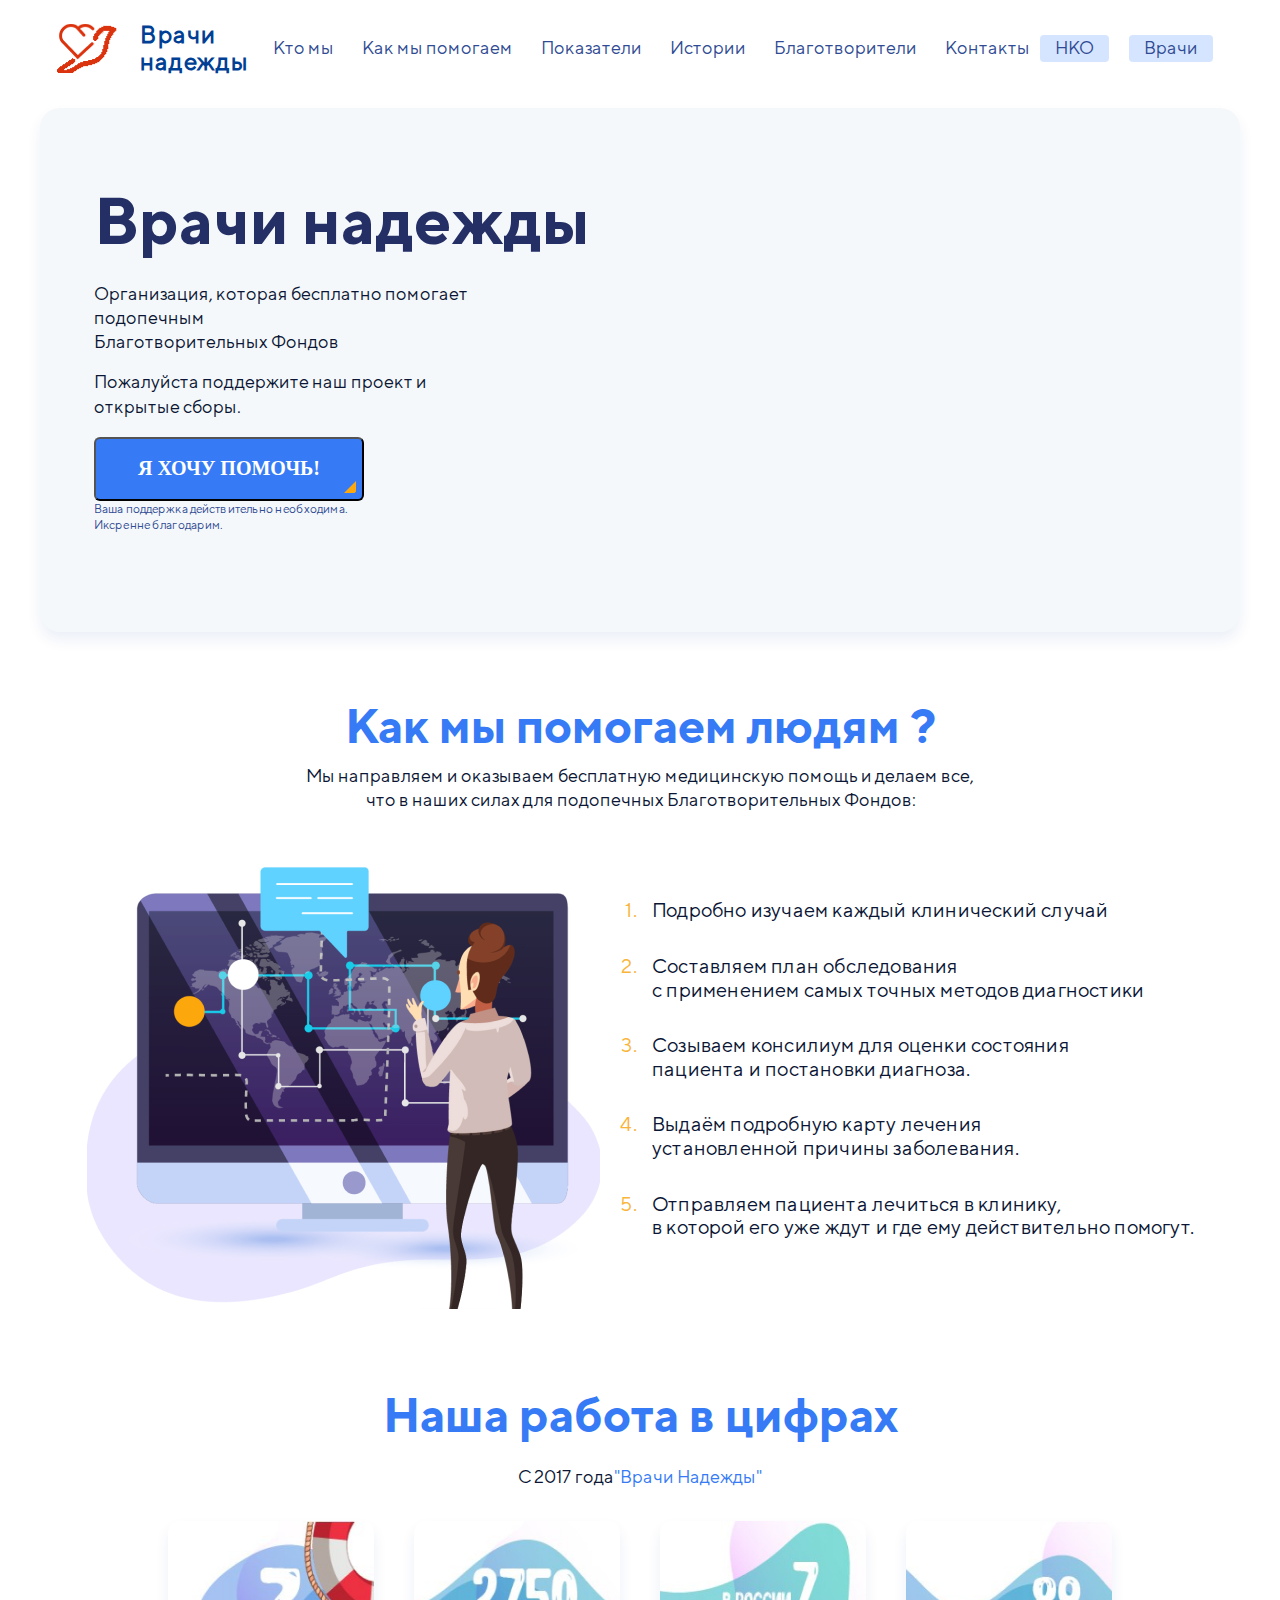
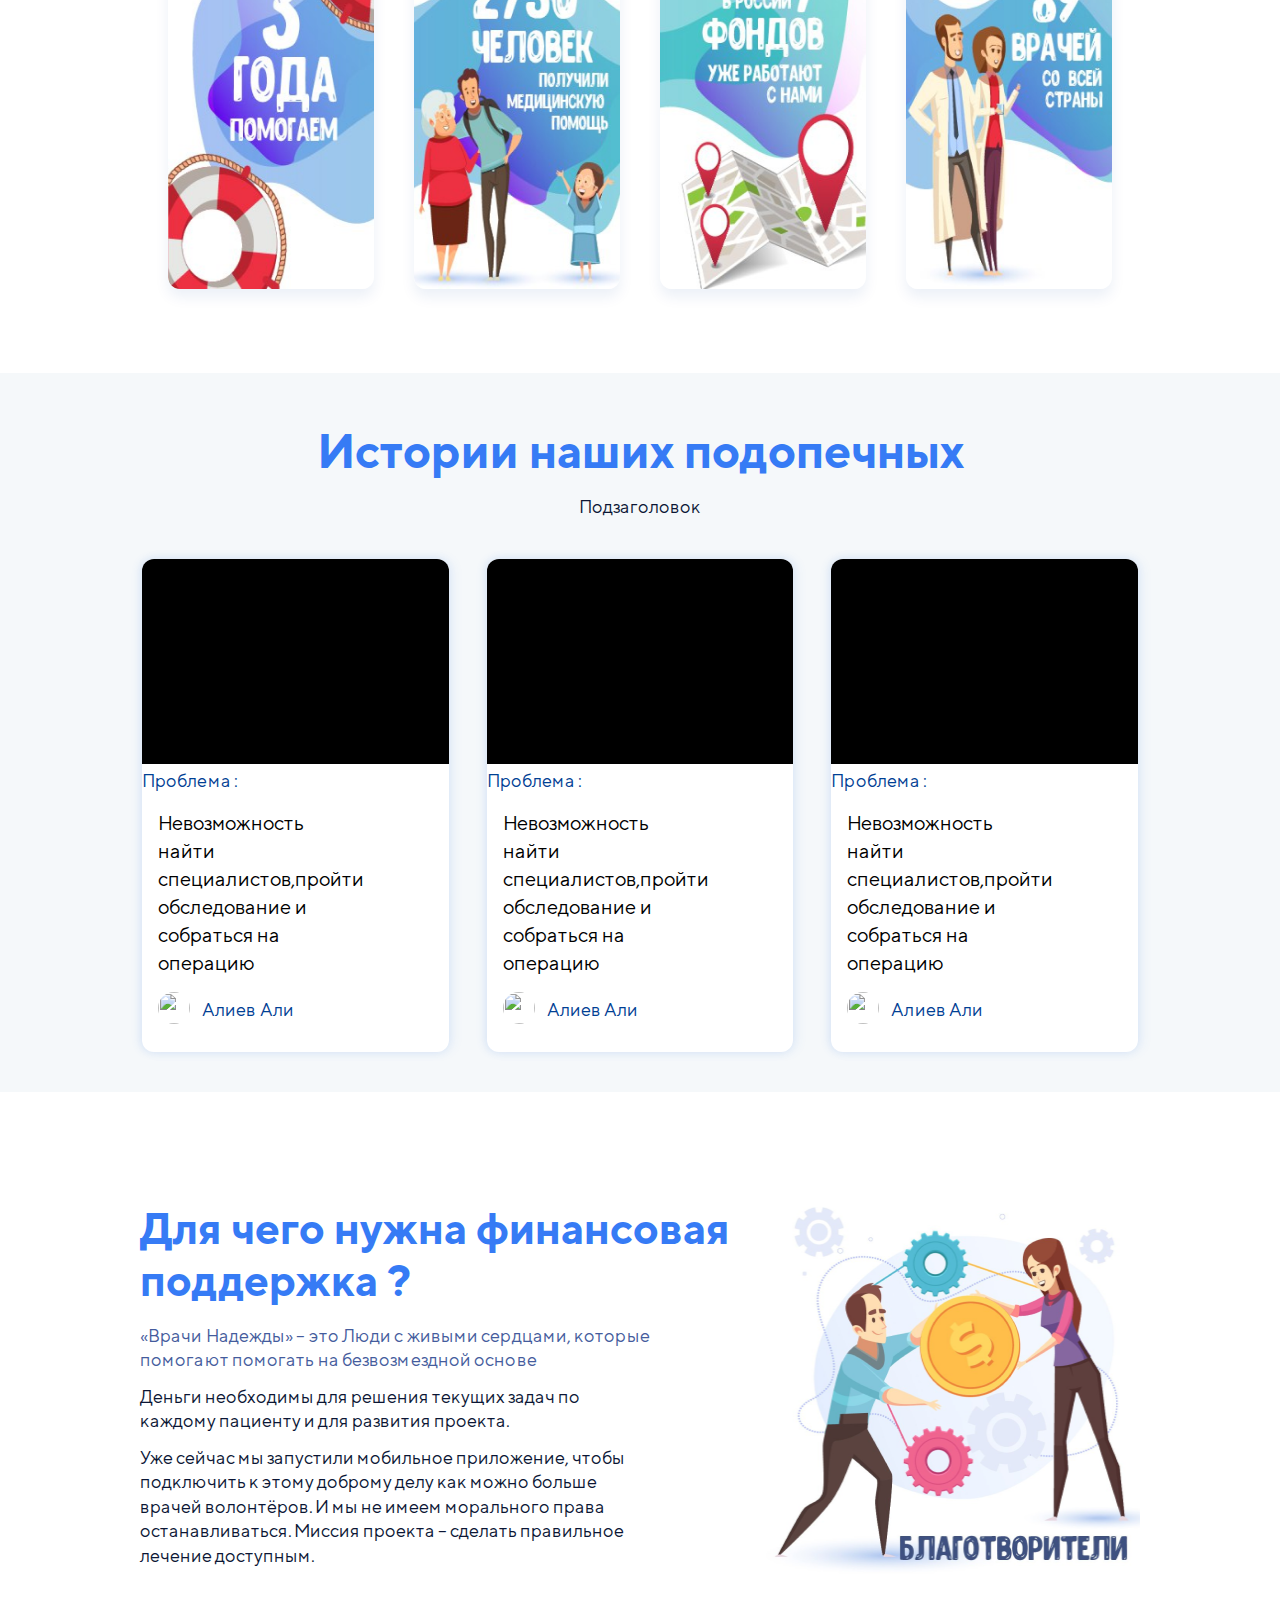
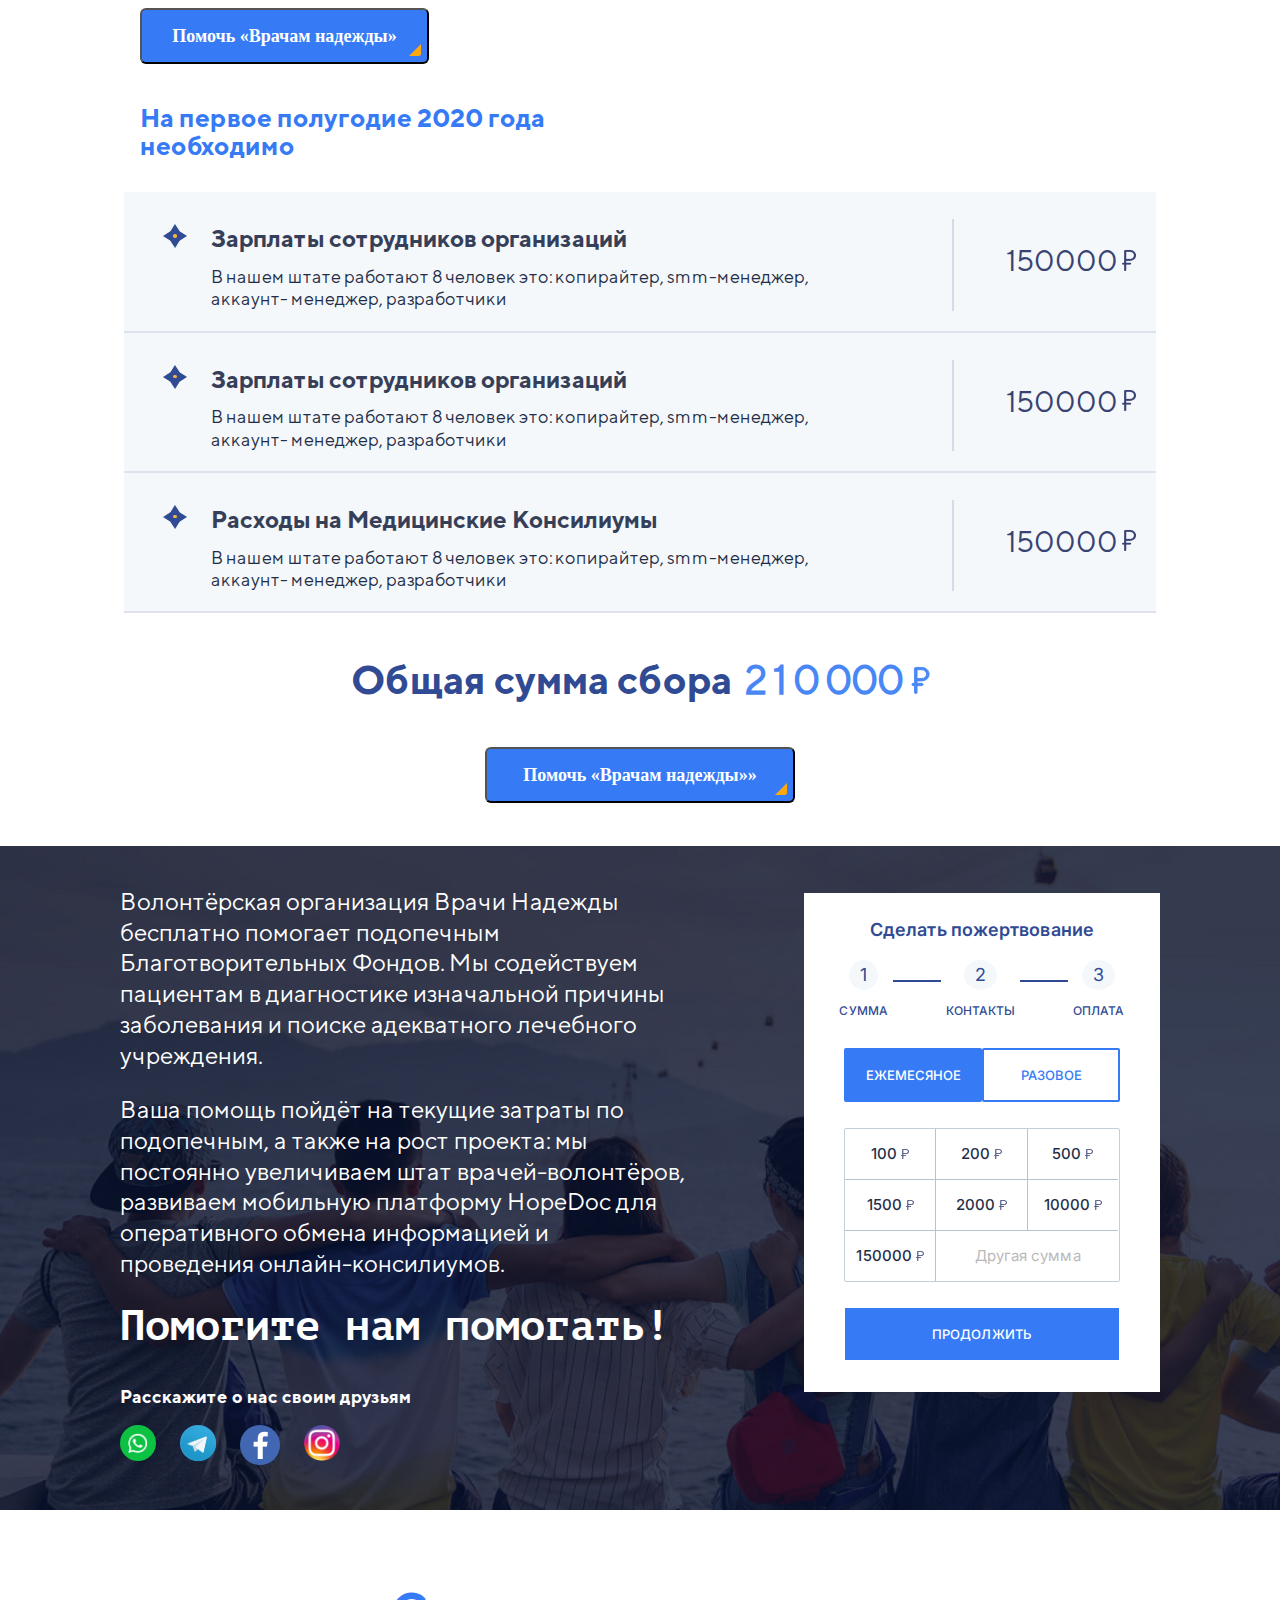
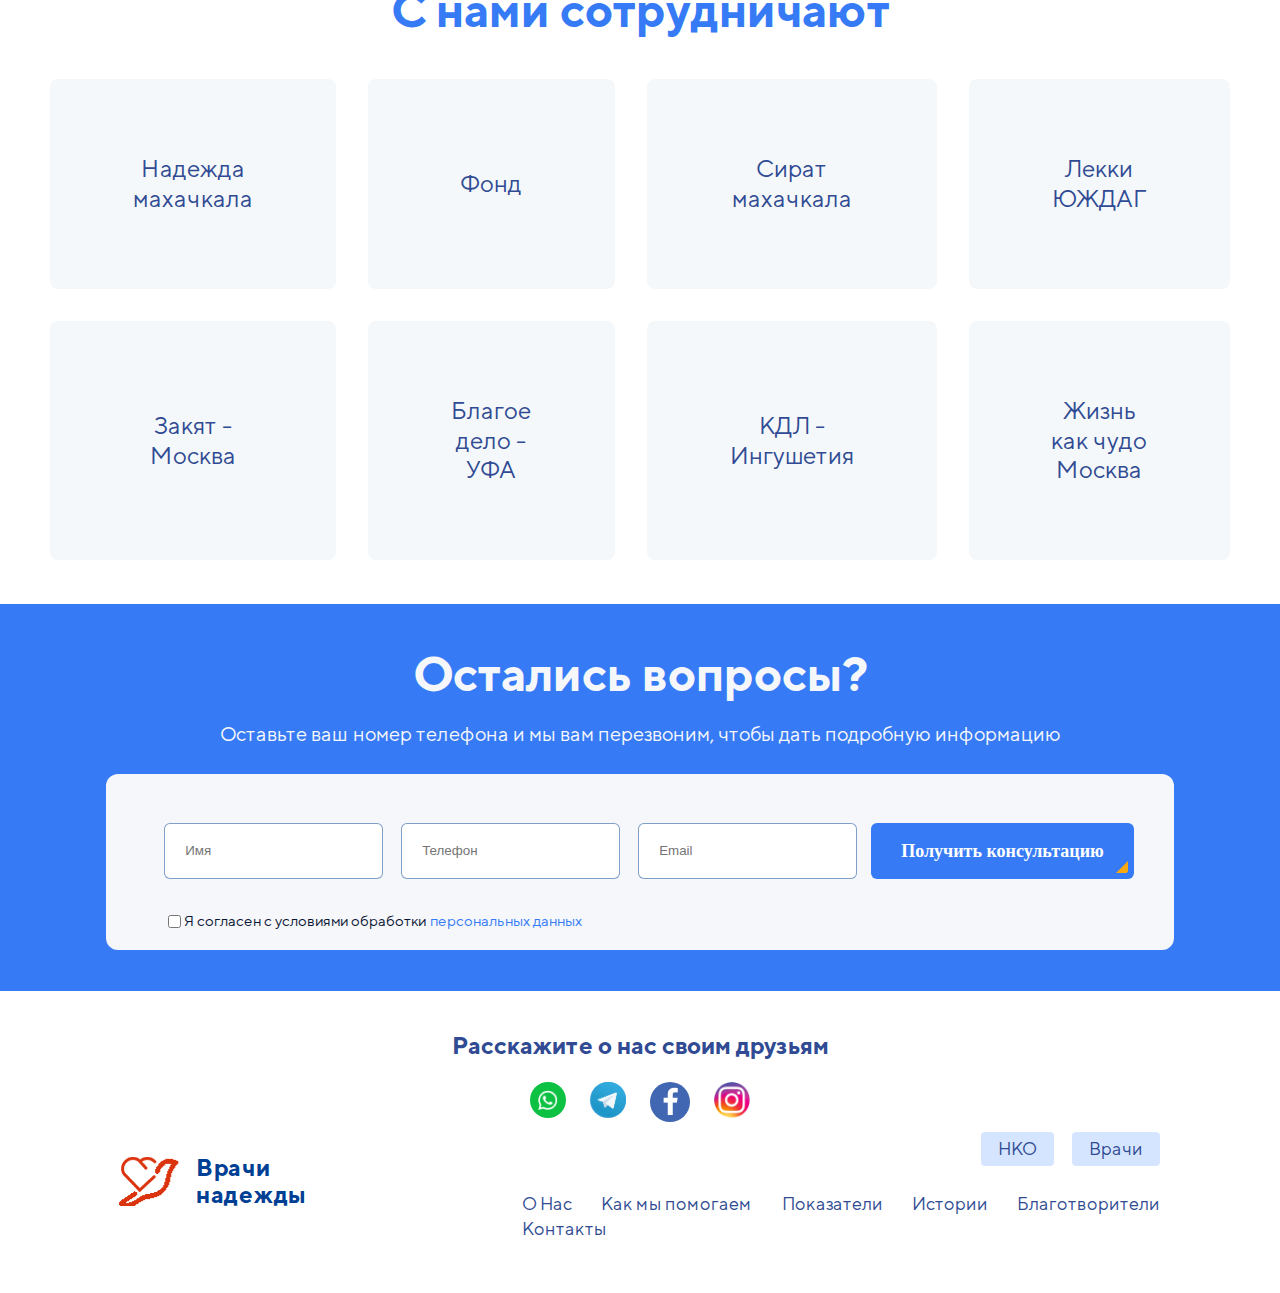
==== index.html @ 654a63b4 "reached numbers block" ====
<!DOCTYPE html>
<html lang="en">

<head>
    <meta charset="UTF-8">
    <meta name="viewport" content="width=device-width, initial-scale=1.0">
    <link rel="stylesheet" href="./style.css">
    <link rel="stylesheet" href="https://unpkg.com/swiper/swiper-bundle.css">
    <link rel="stylesheet" href="https://unpkg.com/swiper/swiper-bundle.min.css">
    <script src="https://unpkg.com/swiper/swiper-bundle.js"></script>
    <script src="https://unpkg.com/swiper/swiper-bundle.min.js"></script>
    <script src="./js/jquery.js"></script>
    <script src="./js/select2.min.js"></script>
    <title>Document</title>
</head>

<body>
    <div class="navdrawr">
        <div class="navdrawheader">
            <span>Врачи надежды</span>
            <img src="./img/close.png" alt="close">
        </div>
        <div class="drawerlinks">
            <a href="#">Главная</a>
            <a href="#">Как это работает</a>
            <a href="#">Инструкции</a>
            <a href="#">Наша работа</a>
            <a href="#">О нас</a>
            <a href="#">Контакты</a>
            <div><span>Помочь проекту</span></div>
        </div>
        <div class="drwrSocIcons">
            <span>Следите за нами в социальных сетях</span>
            <div class="icns">
                <img src="img/facebookDr.png" alt="facebook">
                <img src="img/instagramDr.png" alt="instagram">
                <img src="img/youtubrDr.png" alt="youtube">
                <img src="img/odnokl.png" alt="">
            </div>
        </div>
    </div>
    <!-- nav -->
    <div class="bg_main">
        <header class="lp-header">

            <nav class="navSection">

                <div class="hamburger">
                    <div class="div1"></div>
                    <div class="div2"></div>
                    <div class="div3"></div>
                </div>

                <div class="logoSection">
                    <img src="img/logo.png" />
                    <span>Врачи <br />
                        надежды</span>
                </div>
                <ul>
                    <div class="menuLinks">
                        <li><a class="menu__links-item" href="#"
                                onclick="$('html, body').animate({scrollTop: $(`.underNavBlock`).offset().top-100}, 500);">Кто
                                мы</a></li>
                        <li><a class="menu__links-item" href="#"
                                onclick="$('html, body').animate({scrollTop: $(`.howWeHelpTitle`).offset().top-100}, 500);">Как
                                мы помогаем</a></li>
                        <li><a class="menu__links-item" href="#"
                                onclick="$('html, body').animate({scrollTop: $(`.workInNum`).offset().top-100}, 500);">Показатели</a>
                        </li>
                        <li><a class="menu__links-item" href="#"
                                onclick="$('html, body').animate({scrollTop: $(`.patientsHistory`).offset().top-100}, 500);">Истории</a>
                        </li>
                        <li><a class="menu__links-item" href="#"
                                onclick="$('html, body').animate({scrollTop: $(`.whyHelpBlock .title`).offset().top-100}, 500);">Благотворители</a>
                        </li>
                        <li><a class="menu__links-item" href="#"
                                onclick="$('html, body').animate({scrollTop: $(`.anyqstnTitle`).offset().top}, 500);">Контакты</a>
                        </li>
                    </div>
                    <div>
                        <li class="menuButtons">
                            <a href="#"><span>НКО</span></a>
                        </li>
                    </div>
                    <div>
                        <li class="menuButtons">
                            <a href="./vrachi.html"><span>Врачи</span></a>
                        </li>
                    </div>
                </ul>

            </nav>
        </header>
    </div>
    <!-- nav end -->
    <!-- main -->
    <main id="main">

        <div class="underNavBlock">
            <span class="title">Врачи надежды</span>
            <span class="mobileDescr">В этом видео мы <br />
                рассказываем о нашей работе</span>
            <div class="row">
                <div class="underTitle">
                    <div>
                        <span>
                            Организация, которая бесплатно помогает подопечным <br />
                            Благотворительных Фондов
                            <p>Пожалуйста поддержите наш проект и открытые сборы.</p>
                        </span>
                    </div>
                    <div style="position:relative; display: table;">
                        <button class="wantHelpButton">
                            <span class="wantHelpButtonText">Я хочу помочь!</span>
                            <div class="triangle"></div>
                        </button>

                    </div>
                    <div>
                        <span class="underHelpButton">Ваша поддержка действительно необходима. <br />
                            Иксренне благодарим.
                        </span>
                    </div>
                </div>
                <div>

                    <iframe src="https://www.youtube.com/embed/Dw-RIuz3_X8" frameborder="0"
                        allow="accelerometer; autoplay; encrypted-media; gyroscope; picture-in-picture"
                        allowfullscreen></iframe>

                </div>
            </div>
        </div>


        <section class="block-how-works">
            <div id="howhelpsec" class="howHelp">
                <span class="howWeHelpTitle">Как мы помогаем людям ?</span>
                <p class="underHowWeTitle">
                    Мы направляем и оказываем бесплатную медицинскую помощь и делаем все,
                    <br />
                    что в наших силах для подопечныx Благотворительных Фондов:
                </p>
            </div>

            <div class="howWeHelpBlock">


                <div class="howWeHelp">
                    <div class="howWeHelpImg">
                        <img src="./img/howWeHelpImage.png" width="100%" alt="" />
                    </div>
                    <div class="howWeHelpList">
                        <ol>
                            <li><span>Подробно изучаем каждый клинический случай</span></li>
                            <li>
                                <span>Составляем план обследования <br />
                                    с применением самых точных методов диагностики</span>
                            </li>
                            <li>
                                <span>Созываем консилиум для оценки состояния <br />
                                    пациента и постановки диагноза.</span>
                            </li>
                            <li>
                                <span>Выдаём подробную карту лечения <br />
                                    установленной причины заболевания.</span>
                            </li>
                            <li>
                                <span>Отправляем пациента лечиться в клинику, <br />
                                    в которой его уже ждут и где ему действительно помогут.</span>
                            </li>
                        </ol>
                    </div>
                </div>
            </div>
            <div class="numbs">
                <div class="workInNum">
                    <span class="howWeHelpTitle">Наша работа в цифрах</span>
                </div>

                <span class="underHowWeTitle">С 2017 года<span style="color: #367BF5;">"Врачи Надежды"</span></span>
                <div class="yearsBlock">
                    <div class="years">
                        <div>
                            <img src="./img/3years.png" />
                        </div>
                        <div>
                            <img src="./img/2750.png" />
                        </div>
                        <div>
                            <img src="./img/7funds.png" />
                        </div>
                        <div>
                            <img src="./img/89doctors.png" />
                        </div>
                    </div>
                </div>
                <div class="numbs">
                    <div class="swiper-container">
                        <div class="swiper-wrapper">

                            <div class="swiper-slide"> <img src="./img/3years.png" /></div>
                            <div class="swiper-slide"> <img src="./img/2750.png" /></div>
                            <div class="swiper-slide"><img src="./img/7funds.png" /></div>
                            <div class="swiper-slide"><img src="./img/89doctors.png" /></div>

                        </div>
                        <!-- Add Pagination -->
                        <div class="swiper-pagination"></div>
                    </div>
                </div>
                <div class="undernumsblock">
                    <div class="undernumslide">

                        <div class="redstar">
                            <div class="redpoint"></div>
                        </div>
                        <span>3 Года помогаем</span>
                    </div>
                    <div class="undernumslide">
                        <div class="redstar">
                            <div class="redpoint"></div>
                        </div>
                        <span>2750 Человек получили медицинскую помощь</span>
                    </div>
                    <div class="undernumslide">

                        <div class="redstar">
                            <div class="redpoint"></div>
                        </div>

                        <span>89 Врачей <span style="display: inline; color: red;">c живыми сердцами</span> по всей
                            стране </span>
                    </div>
                    <div class="undernumslide">
                        <div class="redstar">
                            <div class="redpoint"></div>
                        </div>
                        <span>В Росии 7 фондов работают с нами </span>
                    </div>
                </div>

            </div>

            <div class="patientsHistory">
                <span class="howWeHelpTitle">Истории наших подопечных</span>
                <span class="underHowWeTitle">Подзаголовок</span>
                <div class="patientsHistoryBlocksContainer">
                    <div class="historyBlock">
                        <div>
                            <iframe src="https://www.youtube.com/embed/Dw-RIuz3_X8" frameborder="0"
                                allow="accelerometer; autoplay; encrypted-media; gyroscope; picture-in-picture"
                                allowfullscreen></iframe>

                        </div>
                        <div>
                            <span>Проблема :</span>

                            <p>Невозможность найти специалистов,пройти обследование и собраться на операцию</p>


                        </div>
                        <div class="avaAndName">
                            <div>
                                <img src="https://www.w3schools.com/howto/img_avatar.png" width="32px" height="32px" />
                            </div>
                            <div class="name">
                                <span> Алиев Али</span>
                            </div>
                        </div>
                    </div>
                    <div class="historyBlock">
                        <div>
                            <iframe src="https://www.youtube.com/embed/Dw-RIuz3_X8" frameborder="0"
                                allow="accelerometer; autoplay; encrypted-media; gyroscope; picture-in-picture"
                                allowfullscreen></iframe>

                        </div>
                        <div>
                            <span>Проблема :</span>

                            <p>Невозможность найти специалистов,пройти обследование и собраться на операцию</p>


                        </div>
                        <div class="avaAndName">
                            <div>
                                <img src="https://www.w3schools.com/howto/img_avatar.png" width="32px" height="32px" />
                            </div>
                            <div class="name">
                                <span> Алиев Али</span>
                            </div>
                        </div>
                    </div>
                    <div class="historyBlock">
                        <div>
                            <iframe src="https://www.youtube.com/embed/Dw-RIuz3_X8" frameborder="0"
                                allow="accelerometer; autoplay; encrypted-media; gyroscope; picture-in-picture"
                                allowfullscreen></iframe>

                        </div>
                        <div>
                            <span>Проблема :</span>

                            <p>Невозможность найти специалистов,пройти обследование и собраться на операцию</p>


                        </div>
                        <div class="avaAndName">
                            <div>
                                <img src="https://www.w3schools.com/howto/img_avatar.png" width="32px" height="32px" />
                            </div>
                            <div class="name">
                                <span> Алиев Али</span>
                            </div>
                        </div>
                    </div>


                </div>
                <div class="swiper-container">
                    <div class="swiper-wrapper">

                        <div class="swiper-slide">
                            <div class="historyBlock">
                                <div>
                                    <iframe src="https://www.youtube.com/embed/Dw-RIuz3_X8" frameborder="0"
                                        allow="accelerometer; autoplay; encrypted-media; gyroscope; picture-in-picture"
                                        allowfullscreen></iframe>

                                </div>
                                <div>
                                    <span style="margin: 15px 0 0 16px;">Проблема :</span>

                                    <p>Невозможность найти специалистов,пройти обследование и собраться на операцию
                                    </p>


                                </div>
                                <div class="avaAndName">
                                    <div>
                                        <img src="https://www.w3schools.com/howto/img_avatar.png" width="32px"
                                            height="32px" />
                                    </div>
                                    <div class="name">
                                        <span> Алиев Али</span>
                                    </div>
                                </div>
                            </div>
                        </div>
                        <div class="swiper-slide">
                            <div class="historyBlock">
                                <div>
                                    <iframe src="https://www.youtube.com/embed/Dw-RIuz3_X8" frameborder="0"
                                        allow="accelerometer; autoplay; encrypted-media; gyroscope; picture-in-picture"
                                        allowfullscreen></iframe>

                                </div>
                                <div>
                                    <span style="margin: 15px 0 0 16px;">Проблема :</span>

                                    <p>Невозможность найти специалистов,пройти обследование и собраться на операцию
                                    </p>


                                </div>
                                <div class="avaAndName">
                                    <div>
                                        <img src="https://www.w3schools.com/howto/img_avatar.png" width="32px"
                                            height="32px" />
                                    </div>
                                    <div class="name">
                                        <span> Алиев Али</span>
                                    </div>
                                </div>
                            </div>
                        </div>
                        <div class="swiper-slide">
                            <div class="historyBlock">
                                <div>
                                    <iframe src="https://www.youtube.com/embed/Dw-RIuz3_X8" frameborder="0"
                                        allow="accelerometer; autoplay; encrypted-media; gyroscope; picture-in-picture"
                                        allowfullscreen></iframe>

                                </div>
                                <div>
                                    <span style="margin: 15px 0 0 16px;">Проблема :</span>

                                    <p>Невозможность найти специалистов,пройти обследование и собраться на операцию
                                    </p>


                                </div>
                                <div class="avaAndName">
                                    <div>
                                        <img src="https://www.w3schools.com/howto/img_avatar.png" width="32px"
                                            height="32px" />
                                    </div>
                                    <div class="name">
                                        <span> Алиев Али</span>
                                    </div>
                                </div>
                            </div>
                        </div>


                    </div>
                    <!-- Add Pagination -->
                    <div class="swiper-pagination"></div>
                </div>
            </div>

            <div class="whyHelpBlock">
                <span class="title">Для чего нужна финансовая <br /> поддержка ?</span>
                <span class="mobWhyHelpTitle">Для чего нам нужна ваша помощь? </span>
                <div class="row">
                    <div class="underTitle">
                        <div>
                            <span>
                                <span> «Врачи Надежды» – это Люди с живыми сердцами, которые
                                    помогают помогать на безвозмездной основе</span>
                                <p> Деньги необходимы для решения текущих задач по каждому пациенту и для развития
                                    проекта.</p>
                                <p>Уже сейчас мы запустили мобильное приложение, чтобы подключить к этому доброму
                                    делу как можно больше врачей волонтёров. И мы не имеем морального права
                                    останавливаться. Миссия проекта – сделать правильное лечение доступным. </p>
                            </span>
                        </div>

                        <button class="wantHelpButton">
                            <span class="wantHelpButtonText">Помочь «Врачам надежды»</span>
                            <div class="triangle"></div>
                        </button>



                    </div>
                    <div class="whyHelpImg">

                        <img src="./img/benefactor.png" width="384px" height="384px" />

                    </div>
                </div>
                <span class="firstHalfYear">На первое полугодие 2020 года <span>нам</span> <br /> необходимо</span>
            </div>
            <div class="spendsGenWrap">
                <div class="spendsTables">
                    <div class="spendsWrapper">

                        <div class="spendsContainer">
                            <div class="spendImage">
                                <img src="./img/Star1.png" width="24px" height="24px" />
                                <div class="yellowPoint">
                                </div>

                            </div>
                            <div class="spendsText">
                                <span class="spendsTitle">Зарплаты сотрудников организаций </span> <br />
                                <span class="spendsDescr">В нашем штате работают 8 человек это: <br /> копирайтер,
                                    smm-менеджер, аккаунт- менеджер, разработчики </span>
                            </div>

                            <div class="spendsMoney">
                                <div class="amountAndLogo">
                                    <span> 150000</span>
                                    <img src="./img/RubleIcon.png" width=14px heigth=21px />
                                </div>

                            </div>
                        </div>



                    </div>
                    <div class="spendsWrapper">

                        <div class="spendsContainer">
                            <div class="spendImage">
                                <img src="./img/Star1.png" width="24px" height="24px" />
                                <div class="yellowPoint">
                                </div>

                            </div>
                            <div class="spendsText">
                                <span class="spendsTitle">Зарплаты сотрудников организаций </span> <br />
                                <span class="spendsDescr">В нашем штате работают 8 человек это: <br /> копирайтер,
                                    smm-менеджер, аккаунт- менеджер, разработчики </span>
                            </div>

                            <div class="spendsMoney">
                                <div class="amountAndLogo">
                                    <span> 150000</span>
                                    <img src="./img/RubleIcon.png" width=14px heigth=21px />
                                </div>

                            </div>
                        </div>



                    </div>
                    <div class="spendsWrapper">

                        <div class="spendsContainer">
                            <div class="spendImage">
                                <img src="./img/Star1.png" width="24px" height="24px" />
                                <div class="yellowPoint">
                                </div>

                            </div>
                            <div class="spendsText">
                                <span class="spendsTitle">Расходы на Медицинские Консилиумы </span> <br />
                                <span class="spendsDescr">В нашем штате работают 8 человек это: <br /> копирайтер,
                                    smm-менеджер, аккаунт- менеджер, разработчики </span>
                            </div>

                            <div class="spendsMoney">
                                <div class="amountAndLogo">
                                    <span> 150000</span>
                                    <img src="./img/RubleIcon.png" width=14px heigth=21px />
                                </div>

                            </div>
                        </div>

                    </div>
                </div>
                <div class="totalSpends">
                    <span>Общая сумма сбора<span class="totalSpendsDate"> на 27.03.20</span></span>

                    <div class="amountAndLogo">
                        <span>210</span>
                        <span>000</span>
                        <svg width="19" height="29" viewBox="0 0 21 31" fill="none" xmlns="http://www.w3.org/2000/svg">
                            <path opacity="0.9"
                                d="M11.925 15.9394C16.3776 15.9394 20 12.5885 20 8.4697C20 4.35091 16.3776 1 11.925 1C11.9076 1 11.8903 1.00026 11.8731 1.00088H5.2769C5.27623 1.00088 5.27566 1.00079 5.27509 1.00079C4.48811 1.00079 3.85009 1.59098 3.85009 2.31897V2.31906V14.6212V18.5758H2.425C1.63802 18.5758 1 19.166 1 19.8939C1 20.6219 1.63802 21.2121 2.425 21.2121H3.85V28.6818C3.85 29.4098 4.48802 30 5.275 30C6.06198 30 6.7 29.4098 6.7 28.6818V21.2121H11.925C12.712 21.2121 13.35 20.6219 13.35 19.8939C13.35 19.166 12.712 18.5758 11.925 18.5758H6.7V15.9394H11.925ZM11.925 3.63724C11.9404 3.63724 11.9558 3.63698 11.971 3.63654C14.831 3.65939 17.15 5.81875 17.15 8.4697C17.15 11.1348 14.8061 13.303 11.925 13.303H6.7V3.63724H11.925Z"
                                fill="#367BF5" stroke="#367BF5" />
                        </svg>
                    </div>
                </div>

                <button class="wantHelpButton">
                    <span class="wantHelpButtonText">Помочь «Врачам надежды»»</span>
                    <div class="triangle"></div>
                </button>
            </div>
            <div class="helpToWork">
                <div class="rowToWork">
                    <div class="descrToWork">
                        <span>Волонтёрская организация Врачи Надежды бесплатно помогает подопечным Благотворительных
                            Фондов. Мы содействуем пациентам в диагностике изначальной причины заболевания и поиске
                            адекватного лечебного учреждения.</span>
                        <p></p> <span>Ваша помощь пойдёт на текущие затраты по подопечным, а также на рост проекта:
                            мы постоянно увеличиваем штат врачей-волонтёров, развиваем мобильную платформу HopeDoc
                            для оперативного обмена информацией и проведения онлайн-консилиумов.</span> <span
                            class="helpTohelp">Помогите нам помогать! </span>
                        <span class="tellAboutUS"> Расскажите о нас своим друзьям</span>
                        <div class="socialIconsBlock">

                            <div class="socialIcons">
                                <div class="whatsapp"> <img src="./img/whatsapp.png" width=20px heigth=20px /></div>
                                <div class="telegram"> <img src="./img/tlgr.png" width=35px heigth=35px /></div>
                                <div class="facebook"> <img src="./img/f.png" width=15px heigth=20px /></div>
                                <div> <img src="./img/instagramIc.png" width=36px heigth=36px /></div>
                            </div>

                        </div>


                    </div>
                    <div class="rightSide">
                        <div class="helpboard">
                            <span class="hlpbrdTitle">Сделать пожертвование</span>
                            <div class="boardRow">
                                <div class="numberCol">
                                    <span class="numbCol">1</span>
                                    <span class="amountCol">СУММА</span>
                                </div>
                                <div class="boardGap"></div>
                                <div class="numberCol">
                                    <span class="numbCol">2</span>
                                    <span class="amountCol">КОНТАКТЫ</span>
                                </div>
                                <div class="boardGap"></div>
                                <div class="numberCol">
                                    <span class="numbCol">3</span>
                                    <span class="amountCol">ОПЛАТА</span>
                                </div>
                            </div>
                            <div class="periodblock">
                                <button>ЕЖЕМЕСЯНОЕ</button>
                                <button>РАЗОВОЕ</button>
                            </div>
                            <div class="sumblock">
                                <div class="sumRow">
                                    <div class=item>

                                        <div class="amountAndLogo"> <span> 100</span>
                                            <img src="./img/RubleIcon.png" width=14px heigth=21px />

                                        </div>
                                    </div>
                                    <div class=item>

                                        <div class="amountAndLogo"> <span> 200</span>
                                            <img src="./img/RubleIcon.png" width=14px heigth=21px />

                                        </div>
                                    </div>
                                    <div class=item>

                                        <div class="amountAndLogo"> <span> 500</span>
                                            <img src="./img/RubleIcon.png" width=14px heigth=21px />

                                        </div>
                                    </div>
                                    <div class=item>

                                        <div class="amountAndLogo"> <span> 1500</span>
                                            <img src="./img/RubleIcon.png" width=14px heigth=21px />

                                        </div>
                                    </div>
                                    <div class=item>

                                        <div class="amountAndLogo"> <span> 2000</span>
                                            <img src="./img/RubleIcon.png" width=14px heigth=21px />

                                        </div>
                                    </div>
                                    <div class=item>

                                        <div class="amountAndLogo"> <span> 10000</span>
                                            <img src="./img/RubleIcon.png" width=14px heigth=21px />

                                        </div>
                                    </div>
                                    <div class=item>

                                        <div class="amountAndLogo"> <span> 150000</span>
                                            <img src="./img/RubleIcon.png" width=14px heigth=21px />

                                        </div>
                                    </div>

                                    <div class=item>
                                        <input type="text" id="anothersumm" placeholder="Другая сумма"
                                            name="anothersumm">

                                    </div>
                                </div>
                            </div>
                            <div class="continuepay"> <button>ПРОДОЛЖИТЬ</button></div>
                        </div>
                        <span class="underHelpBoard">Информационаая поддержка тоже очень важна!</span>
                    </div>
                </div>
            </div>
            <div class="partnersBlockGr">
                <span class="howWeHelpTitle">С нами сотрудничают</span>
                <div class="partnersWrappeGr">
                    <div class="partnersItemGr">
                        <span> Надежда махачкала </span>
                    </div>
                    <div class="partnersItemGr">
                        <span> Фонд </span>
                    </div>
                    <div class="partnersItemGr">
                        <span> Сират махачкала </span>
                    </div>
                    <div class="partnersItemGr">
                        <span> Лекки ЮЖДАГ </span>
                    </div>
                    <div class="partnersItemGr">
                        <span> Закят - Москва</span>
                    </div>
                    <div class="partnersItemGr">
                        <span> Благое дело - УФА </span>
                    </div>
                    <div class="partnersItemGr">
                        <span> КДЛ - Ингушетия </span>
                    </div>
                    <div class="partnersItemGr">
                        <span> Жизнь как чудо Москва </span>
                    </div>


                </div>
            </div>
            <div class="anyQstnsBlock">
                <span class="anyqstnTitle"> Остались вопросы? </span>
                <span class="anyqstnunder">Оставьте ваш номер телефона и мы вам перезвоним, чтобы дать подробную
                    информацию </span>
                <div class="anyqstnformblock">
                    <!-- <form action="/i_doctor" class="anyqstnform" method="post">
                        {{ csrf_field() }}
                        <input type="text" name="i_fio" placeholder="Введите имя">
                        <input type="text" name="i_phone" placeholder="+7___ ___ __ __">
                        <input type="text" name="i_email" placeholder="Ваш Email">
                        <input type="submit" value="Позвоните мне">
                  </form> -->
                    <form action="/i_doctor" class="form-inline" method="post">
                        <div class="formfields">
                            <input type="text" id="name" placeholder="Имя" name="name">

                            <input type="text" id="phone" placeholder="Телефон" name="phone">

                            <input type="email" id="eml" placeholder="Email" name="eml">

                            <button type="Submit" class="wantHelpButton">
                                <span class="wantHelpButtonText">Получить консультацию</span>
                                <span class="wantHelpButtonText2">Отправить</span>
                                <div class="triangle"></div>
                            </button>
                        </div>
                        <div class="checkAgreement">
                            <input type="checkbox" id="agree">
                            <span>Я согласен с условиями обработки </span> <span>персональных данных</span>
                        </div>

                    </form>



                </div>
            </div>
            </div>





        </section>





        <!----  Кто, зачем, почему-->











    </main>

    <footer>
        <span class="tellAboutUS"> Расскажите о нас своим друзьям</span>
        <div class="socialIcons">
            <div class="whatsapp"> <img src="./img/whatsapp.png" width=20px heigth=20px /></div>
            <div class="telegram"> <img src="./img/tlgr.png" width=35px heigth=350px /></div>
            <div class="facebook"> <img src="./img/f.png" width=15px heigth=20px /></div>
            <div> <img src="./img/instagramIc.png" width=36px heigth=36px /></div>
        </div>
        <div class="botNav">
            <div class="logoSection">
                <img src="img/logo.png" />
                <span>Врачи <br />
                    надежды</span>
            </div>
            <div class="rightbotNav">
                <div class="upbtns">
                    <li class="menuButtons">
                        <a href="#"><span>НКО</span></a>
                    </li>
                    <li class="menuButtons">
                        <a href="#"><span>Врачи</span></a>
                    </li>
                </div>
                <ul>
                    <div class="menuLinks">
                        <li><a class="menu__links-item" href="#"
                                onclick="$('html, body').animate({scrollTop: $(`.block-aboutus`).offset().top}, 500);">О
                                Нас</a></li>
                        <li><a class="menu__links-item" href="#"
                                onclick="$('html, body').animate({scrollTop: $(`.block-how-works`).offset().top}, 500);">Как
                                мы помогаем</a></li>
                        <li><a class="menu__links-item" href="#"
                                onclick="$('html, body').animate({scrollTop: $(`.numbs`).offset().top}, 500);">Показатели</a>
                        </li>
                        <li><a class="menu__links-item" href="#"
                                onclick="$('html, body').animate({scrollTop: $(`.patientsHistory`).offset().top}, 500);">Истории</a>
                        </li>
                        <li><a class="menu__links-item" href="#"
                                onclick="$('html, body').animate({scrollTop: $(`.whyHelpBlock`).offset().top}, 500);">Благотворители</a>
                        </li>
                        <li><a class="menu__links-item" href="#"
                                onclick="$('html, body').animate({scrollTop: $(`.anyQstnsBlock`).offset().top}, 500);">Контакты</a>
                        </li>
                    </div>



                </ul>

            </div>
        </div>

    </footer>

    <script type="text/javascript">
        var mySwiper = new Swiper('.swiper-container', {
            // Optional parameters
            direction: 'horizontal',
            loop: true,

            // If we need pagination
            pagination: {
                el: '.swiper-pagination',
            }
        })
        var btn = document.querySelector(".hamburger")
        btn.addEventListener('click', () => {
            document.body.addEventListener('touchstart', function (e) { e.preventDefault(); });
            document.body.style.overflow = 'hidden';
            document.querySelector("body > div.navdrawr").style.transform = "translateX(0)";
        })

        $('.navdrawheader, img').click(function () {
            $('html, body').css('overflowY', 'auto');
            $('.navdrawr').css('transform', 'translateX(-100%)');
        });
    </script>
    <!--  -->
</body>

</html>
---- style.css ----
/*
@font-face {
  font-family: 'Proxima Nova Rg';
  src: url('fonts/ProximaNova-Regular.eot');
  src: local('Proxima Nova Regular'), local('ProximaNova-Regular'),
    url('fonts/ProximaNova-Light.ttf') format('truetype');
  font-weight: normal;
  font-style: normal;
}*/

@import url("https://fonts.googleapis.com/css2?family=Inter:wght@500;600&display=swap");
body {
    margin: 0;
}

@font-face {
    font-family: "TT Norms";
    font-style: normal;
    src: url("./fonts/TTNorms-Regular.ttf");
}

@font-face {
    font-family: "TT Norms-Regular";
    font-style: normal;
    src: url("./fonts/TTNorms-Regular.ttf");
}

@font-face {
    font-family: "TT Norms-Bold";
    font-style: bold;
    src: url("./fonts/TTNorms-Bold.ttf");
}

@font-face {
    font-family: "RT Mono";
    font-style: normal;
    src: url("./fonts/PTMono-Regular.ttf");
}

@font-face {
    font-family: "PT Mono-Bold";
    font-style: normal;
    src: url("./fonts/PTM75F.ttf");
}

@font-face {
    font-family: "ProximaNova-Bold";
    src: url("./fonts/ProximaNova-Bold.ttf") format("truetype");
    font-weight: bold;
}

@font-face {
    font-family: "ProximaNova-Regular";
    src: url("./fonts/ProximaNova-Regular.ttf") format("truetype");
}

@font-face {
    font-family: "ProximaNova-Light";
    src: url("./fonts/ProximaNova-Light.ttf") format("truetype");
}

/*
.container {
  width: 90%;
  margin: 0 auto;
  display: grid;

}
*/

a {
    text-decoration: none;
}

.bg_main {
    position: fixed;
    top: 0;
    z-index: 1;
    background: white;
    width: 100%;
}

main {
    margin-top: 84px;
}

.wantHelpButton {
    position: relative;
    margin: 40px auto;
    width: 310px;
    height: 56px;
    background: #367bf5;
    border-radius: 6px;
    color: white;
    font-family: "PT Mono";
    font-style: normal;
    font-weight: bold;
    font-size: 18px;
    line-height: 134%;
}

.triangle {
    border-bottom: solid 6px #fca80e;
    border-right: solid 6px #fca80e;
    border-left: solid 6px transparent;
    border-top: solid 6px transparent;
    border-radius: 0 0 3px 0;
    position: absolute;
    bottom: 6px;
    right: 6px;
}

.tellAboutUS {
    display: block;
    margin-top: 31px;
    font-family: TT Norms-Bold;
    font-size: 18px;
    line-height: 118%;
}

.navSection {
    display: -webkit-box;
    display: -ms-flexbox;
    display: flex;
    -webkit-box-pack: center;
    -ms-flex-pack: center;
    justify-content: center;
    -webkit-box-align: center;
    -ms-flex-align: center;
    align-items: center;
    -ms-flex-wrap: wrap;
    flex-wrap: wrap;
    padding-top: 20px;
    position: relative;
}

.navdrawr {
    position: fixed;
    display: block;
    top: 0;
    left: 0;
    width: 100%;
    height: 100%;
    background: #ffffff;
    transform: translateX(-100%);
    transition: transform 2s;
    z-index: 2;
    font-family: TT Norms;
    font-style: normal;
    font-weight: 500;
    font-size: 22px;
    line-height: 138%;
    /* or 30px */
    letter-spacing: 0.005em;
    /* Темно темно синий */
    color: #242f65;
    overflow: hidden;
}

.drawerlinks {
    margin: 40px 0 0 24px;
    display: flex;
    flex-direction: column;
    text-decoration: none;
    align-items: start;
}

.drawerlinks a {
    color: #242f65;
    margin-top: 20px;
}

.drawerlinks a:first-child {
    color: #242f65;
    margin-top: unset;
}

.navdrawheader {
    background: #ffffff;
    border-bottom: 1px solid rgba(0, 64, 148, 0.3);
}

.navdrawheader span {
    display: block;
    padding: 22px 0 22px 24px;
    font-family: TT Norms-Bold;
    font-size: 20px;
    line-height: 24px;
    letter-spacing: 0.02em;
    /* Темно синий */
    color: #004094;
}

.navdrawheader img {
    position: fixed;
    top: 26px;
    right: 22px;
}

.drawerlinks > div {
    display: table;
    font-family: PT Mono;
    font-style: normal;
    font-weight: bold;
    font-size: 14px;
    line-height: 134%;
    color: #ffffff;
    background: #367bf5;
    border-radius: 4px;
    margin-top: 18px;
}

.drawerlinks > div span {
    display: table;
    margin: 11px;
}

.drwrSocIcons img {
    width: 40px;
    height: 40px;
    border-radius: 50%;
}

.drwrSocIcons {
    position: fixed;
    width: 100%;
    bottom: 37px;
    font: 500 18px TT Norms;
    color: rgba(35, 44, 87, 0.95);
}

.drwrSocIcons span {
    display: block;
    text-align: center;
}

.icns {
    margin: 26px 28px 0;
    display: flex;
    justify-content: space-between;
}

.navSection ul {
    margin-left: 131px;
}

.navSection .hamburger {
    display: none;
}

.navSection .logoSection {
    display: -webkit-box;
    display: -ms-flexbox;
    display: flex;
    align-items: center;
}

.navSection .logoSection span {
    font-family: "TT Norms";
    font-style: normal;
    font-weight: normal;
    color: #004094;
    font-weight: 800;
    font-size: 24px;
    line-height: 114%;
    letter-spacing: 0.03em;
    margin-left: 15px;
}

.navSection ul {
    display: -webkit-box;
    display: -ms-flexbox;
    display: flex;
    -webkit-box-flex: wrap;
    -ms-flex: wrap;
    flex: wrap;
}

.navSection ul .menuLinks li {
    list-style: none;
    display: inline;
}

.navSection ul .menuLinks li a {
    font-family: "TT Norms";
    font-style: normal;
    font-weight: 500;
    font-size: 18px;
    line-height: 136%;
    color: #304b93;
    text-decoration: none;
    margin-left: 24px;
}

.navSection .menuButtons {
    list-style: none;
    display: inline;
    background: #d6e5ff;
    border-radius: 4px;
    padding: 5px;
    margin: 10px;
}

.navSection .menuButtons a {
    font-family: "TT Norms";
    font-style: normal;
    font-weight: 500;
    font-size: 18px;
    line-height: 136%;
    color: #304b93;
    text-decoration: none;
    margin: 10px;
}

.underNavBlock {
    background: #f5f8fa;
    -webkit-box-shadow: 0px 8px 14px rgba(0, 64, 148, 0.08);
    box-shadow: 0px 8px 14px rgba(0, 64, 148, 0.08);
    max-width: 1300px;
    border-radius: 20px;
    margin: 30px auto;
    position: relative;
}

.underNavBlock .title {
    font-family: "TT Norms-Bold";
    font-style: bold;
    font-size: 70px;
    line-height: 124%;
    color: #242f65;
    position: absolute;
    top: 72px;
    left: 54px;
}

.underNavBlock .mobileDescr {
    margin-top: 16px;
    font-family: "TT Norms";
    font-style: normal;
    font-weight: normal;
    font-size: 12px;
    line-height: 118%;
    color: #242f65;
    display: none;
}

.underNavBlock .row {
    display: -webkit-box;
    display: -ms-flexbox;
    width: 100%;
    display: flex;
}

.underNavBlock .row .underTitle {
    margin-left: 54px;
    margin-top: 194px;
    font-family: "TT Norms";
    font-style: normal;
    font-weight: 500;
    font-size: 18px;
    line-height: 134%;
    color: #0b1635;
}

.underNavBlock .wantHelpButton {
    width: 270px;
    height: 64px;
    font-size: 20px;
    text-transform: uppercase;
    margin-top: 42px;
}

.underNavBlock .row iframe {
    margin: 72px 54px 88px 127px;
    width: 580px;
    height: 360px;
    border-radius: 12px;
}

.underNavBlock *,
.underNavBlock *:before,
.underNavBlock *:after {
    -webkit-box-sizing: border-box;
    box-sizing: border-box;
}

.underHelpButton {
    font-family: "TT Norms";
    font-style: normal;
    font-weight: 500;
    font-size: 12px;
    line-height: 134%;
    display: -webkit-box;
    display: -ms-flexbox;
    display: flex;
    -webkit-box-align: center;
    -ms-flex-align: center;
    align-items: center;
    letter-spacing: 0.01em;
    color: #304b93;
    margin-top: 12px;
}

.howWeHelpTitle {
    font-family: TT Norms-Bold;
    font-style: normal;
    font-size: 48px;
    line-height: 124%;
    /* identical to box height, or 60px */
    /* Light Blue */
    color: #367bf5;
    display: block;
    text-align: center;
    margin-top: 64px;
}

.underHowWeTitle {
    font-family: "TT Norms";
    font-style: normal;
    display: block;
    text-align: center;
    font-weight: 500;
    font-size: 18px;
    line-height: 136%;
    color: #0b1635;
    display: block;
    margin-top: 20px;
}

.howWeHelp {
    margin-top: 48px;
    display: -webkit-box;
    display: -ms-flexbox;
    display: flex;
    -webkit-box-pack: center;
    -ms-flex-pack: center;
    justify-content: center;
    -ms-flex-wrap: wrap;
    flex-wrap: wrap;
}

.howWeHelp .howWeHelpList li {
    font-family: "TT Norms";
    font-style: normal;
    font-weight: 500;
    font-size: 20px;
    line-height: 118%;
    /* or 24px */
    letter-spacing: 0.01em;
    padding-bottom: 32px;
    color: #f9b53b;
}

.howWeHelp .howWeHelpList li span {
    /* Black */
    color: #0b1635;
}

.years {
    display: flex;
    justify-content: center;
    flex-wrap: wrap;
}

.undernumsblock {
    display: none;
}

.years div {
    margin: 40px;
}

.years div img {
    -webkit-box-shadow: 0px 8px 14px rgba(0, 64, 148, 0.08);
    box-shadow: 0px 8px 14px rgba(0, 64, 148, 0.08);
    border-radius: 12px;
}

.patientsHistory {
    background: #f5f8fa;
    overflow: hidden;
}

.patientsHistoryBlocksContainer {
    margin: 40px 165px;
    display: flex;
    justify-content: center;
    flex-wrap: wrap;
}

.historyBlock {
    flex: 1;
    margin-left: 48px;
    display: flex;
    justify-content: center;
    flex-direction: column;
    flex-wrap: wrap;
    background: #ffffff;
    box-shadow: -2px 0px 10px rgba(67, 125, 228, 0.14), 4px 0px 12px rgba(67, 125, 228, 0.08);
    border-radius: 12px;
}

.historyBlock iframe {
    width: 100%;
    height: 205px;
    border-radius: 12px 12px 0px 0px;
    background-color: #000000;
}

.historyBlock span {
    background: #ffffff;
    display: block;
    font-family: "TT Norms";
    font-style: normal;
    font-weight: 500;
    font-size: 18px;
    line-height: 140%;
    /* or 25px */
    letter-spacing: 0.005em;
    /* Темно синий */
    color: #004094;
}

.historyBlock p {
    display: block;
    width: 65%;
    font-family: TT Norms;
    font-style: normal;
    font-weight: 500;
    font-size: 20px;
    line-height: 140%;
    margin: 15px 0 0 16px;
}

.avaAndName {
    margin: 15px 0 0 16px;
    padding-bottom: 24px;
    display: flex;
    align-items: center;
}

.avaAndName .name {
    margin-left: 12px;
}

.avaAndName img {
    border-radius: 50%;
}

.whyHelpBlock {
    max-width: 1300px;
    margin: 30px auto;
    position: relative;
}

.whyHelpBlock .title {
    font-family: TT Norms;
    font-style: normal;
    font-weight: bold;
    font-size: 44px;
    line-height: 106%;
    /* or 47px */
    /* Light Blue */
    color: #367bf5;
    position: absolute;
    top: 72px;
    left: 34px;
}

.mobWhyHelpTitle {
    font-size: 34px;
    display: none;
}

.whyHelpBlock .row {
    display: -webkit-box;
    display: -ms-flexbox;
    display: flex;
}

.whyHelpBlock .title {
    left: 0px;
}

.whyHelpBlock .underTitle {
    display: table;
    margin-top: 194px;
    margin-right: 105px;
    font-family: "TT Norms";
    font-style: normal;
    font-weight: normal;
    font-size: 18px;
    line-height: 136%;
    color: #0b1635;
}

.btnHelpCont {
    position: relative;
    display: table;
}

.whyHelpBlock .wantHelpButton {
    width: 289px;
    height: 56px;
    font-size: 18px;
}

.whyHelpImg {
    margin-top: 80px;
}

.whyHelpBlock *,
.whyHelpBlock *:before,
.whyHelpBlock *:after {
    -webkit-box-sizing: border-box;
    box-sizing: border-box;
}

.whyHelpBlock .underHelpButton {
    font-family: "TT Norms";
    font-style: normal;
    font-weight: 500;
    font-size: 12px;
    line-height: 134%;
    display: -webkit-box;
    display: -ms-flexbox;
    display: flex;
    -webkit-box-align: center;
    -ms-flex-align: center;
    align-items: center;
    letter-spacing: 0.01em;
    color: #304b93;
    margin-top: 12px;
}

.firstHalfYear {
    display: block;
    font-family: TT Norms-Bold;
    font-style: normal;
    font-weight: bold;
    font-size: 26px;
    line-height: 108%;
    /* or 28px */
    /* Light Blue */
    margin-top: 54px;
    color: #367bf5;
}

.firstHalfYear span {
    display: none;
}

/* Секция затрат */

.spendsGenWrap {
    display: flex;
    flex-direction: column;
}

.spendsWrapper {
    display: table;
    margin: 0 auto;
    background: #f5f8fa;
    overflow: auto;
    border-bottom: 2px solid rgba(47, 73, 140, 0.12);
}

.spendsContainer {
    display: flex;
    justify-content: center;
    margin: 32px 0 20px 39px;
}

.spendImage {
    display: table;
    position: relative;
}

.yellowPoint {
    width: 3.5px;
    height: 3.5px;
    background: #f9b53b;
    border-radius: 50%;
    position: absolute;
    top: 10px;
    left: 10px;
}

.spendsText {
    margin-left: 24px;
    font-family: TT Norms;
    font-style: normal;
    font-weight: normal;
    font-size: 18px;
    line-height: 124%;
    color: #0b1635;
    opacity: 0.9;
}

.spendsTitle {
    font-family: TT Norms-Bold;
    font-style: normal;
    font-weight: 500;
    font-size: 24px;
    line-height: 124%;
    color: #0b1635;
    opacity: 0.9;
}

.spendsDescr {
    display: block;
    margin-top: 12px;
    font-weight: normal;
}

.spendsDescr br {
    display: none;
}

.spendsMoney {
    display: table;
    border-left: 2px solid rgba(47, 73, 140, 0.17);
    margin-top: -5px;
    margin-left: 140px;
    padding: 20px 20px 20px 52px;
}

.amountAndLogo {
    display: flex;
    align-items: center;
}

.amountAndLogo span {
    font-family: TT Norms;
    font-style: normal;
    font-weight: 500;
    font-size: 30px;
    line-height: 140%;
    color: #242f65;
    opacity: 0.9;
}

.amountAndLogo img {
    margin-left: 4px;
}

.totalSpends {
    margin: 40px auto;
    display: flex;
    align-items: center;
    font-family: TT Norms-Bold;
    font-style: normal;
    font-weight: bold;
    font-size: 40px;
    line-height: 134%;
    /* identical to box height, or 54px */
    color: #304b93;
}

.totalSpends div span {
    font-weight: bold;
    font-size: 40px;
    line-height: 134%;
    color: #367bf5;
}

.totalSpends div span:first-child {
    letter-spacing: 6px;
    margin-left: 13px;
}

.totalSpendsDate {
    display: none;
}

.totalSpends div svg {
    margin-left: 8px;
}

.spendsGenWrap .wantHelpButton {
    display: block;
    margin: 0 auto;
}

/* Секция затрат -конец*/

/*Помогите нам работать*/

.helpToWork {
    overflow: hidden;
    background-image: url("./img/Rect.jpg");
    background-size: cover;
    background-repeat: no-repeat;
    margin-top: 43px;
}

.rowToWork {
    display: flex;
    align-items: center;
}

.descrToWork {
    display: block;
    margin-top: 40px;
    margin-left: 120px;
    margin-right: 118px;
    font-family: TT Norms;
    font-style: normal;
    font-weight: normal;
    font-size: 24px;
    line-height: 128%;
    /* or 31px */
    /* white */
    color: #ffffff;
}

.helpTohelp {
    margin-top: 20px;
    display: block;
    font-family: PT Mono-Bold;
    font-style: normal;
    font-weight: bold;
    font-size: 42px;
    line-height: 134%;
    /* or 56px */
    /* white */
    color: #ffffff;
}

.socialIcons {
    margin-top: 18px;
    padding-bottom: 42px;
    display: flex;
}

.socialIcons div {
    margin-left: 24px;
}

.socialIcons div:first-child {
    margin: 0;
}

.whatsapp {
    width: 36px;
    height: 36px;
    background: #0dc143;
    border-radius: 24px;
    display: flex;
}

.whatsapp img {
    margin: auto;
}

.telegram {
    width: 36px;
    height: 36px;
    background: #419fd9;
    border-radius: 24px;
    display: flex;
}

.telegram img {
    margin: auto;
}

.facebook {
    width: 40px;
    height: 40px;
    background: #4267b2;
    border-radius: 24px;
    display: flex;
}

.facebook img {
    margin: auto;
}

.tellAboutUS {
    display: block;
    margin-top: 31px;
    font-family: TT Norms-Bold;
    font-size: 18px;
    line-height: 118%;
}

.underHelpBoard {
    display: none;
}

.helpboard {
    margin: 47px 120px 47px 0;
    background: white;
    font-family: "Inter", sans-serif;
    letter-spacing: 0.005em;
    line-height: 138%;
}

.hlpbrdTitle {
    padding-top: 26px;
    letter-spacing: 0.005em;
    color: #304b93;
    display: block;
    text-align: center;
    font-size: 18px;
    line-height: 138%;
}

.boardRow {
    margin-top: 20px;
    padding: 0 33px 0;
    display: flex;
    justify-content: space-around;
}

.numberCol {
    display: flex;
    flex-direction: column;
    align-items: center;
    flex-wrap: nowrap;
}

.numbCol {
    font-size: 18px;
    display: table;
    padding: 4px 11px;
    background: #f5f8fa;
    border-radius: 50%;
    color: #304b93;
}

.amountCol {
    margin-top: 10px;
    font-weight: 500;
    font-size: 12px;
    color: #304b93;
}

.boardGap {
    width: 48px;
    height: 2px;
    margin-top: 20px;
    background: #304b93;
}

.periodblock {
    display: flex;
    justify-content: center;
    margin: 0 40px 0;
}

.periodblock button {
    width: 138px;
    background: #367bf5;
    border: 2px solid #367bf5;
    border-radius: 2px;
    padding: 17px;
    color: #ffffff;
    margin-top: 26px;
    cursor: pointer;
    font: 500 13px Inter;
}

.periodblock button:last-child {
    background: white;
    text-align: center;
    color: #367bf5;
}

.sumblock {
    margin: 26px 40px;
}

.sumRow {
    border: 1px solid rgba(111, 133, 152, 0.4);
    border-radius: 2px;
    display: flex;
    flex-wrap: wrap;
}

.item {
    flex: 0 0 calc(33.33333% - 1px);
    height: 50px;
    border-bottom: 1px solid rgba(111, 133, 152, 0.5);
    cursor: pointer;
    border-right: 1px solid rgba(111, 133, 152, 0.5);
    display: flex;
}

.item:last-child {
    flex: 2;
    border-bottom: unset;
    border-right: unset;
}

.item:nth-child(7) {
    border-bottom: unset;
}

.item:nth-child(3n) {
    border-right: unset;
}

.item .amountAndLogo {
    margin: auto;
}

.sumRow .amountAndLogo span {
    font-size: 15px;
    font-family: "Inter", sans-serif;
    line-height: 138%;
    text-transform: uppercase;
    color: #0b1635;
}

.item .amountAndLogo img {
    width: 8px;
    height: 10px;
    opacity: 0.85;
}

.item input {
    border: unset;
    text-align: center;
    cursor: pointer;
    display: block;
    margin: 0;
    padding: 0;
    width: 100%;
    letter-spacing: 0.005em;
    font: unset;
    font-size: 15px;
    color: #6f8598;
    opacity: 0.5;
}

.anothersum {
    display: flex;
}

.item:last-child span {
    display: block;
    margin: auto;
}

.continuepay {
    display: flex;
    margin: 20px 15px;
    padding-bottom: 32px;
    justify-content: center;
}

.continuepay button {
    padding: 18px 87.5px;
    background: #367bf5;
    color: white;
    line-height: 138%;
    font: 500 13px Inter;
    letter-spacing: 0.005em;
    border: unset;
    cursor: pointer;
}

/* */

/* партнеры*/

.partnersBlockGr {
    display: block;
    margin: 0 20%;
}

.partnersWrappeGr {
    margin-top: 40px;
    display: grid;
    grid-template-columns: auto auto auto auto;
    gap: 32px;
    justify-content: center;
}

.partnersItemGr {
    display: flex;
    background: #f5f8fa;
    border-radius: 8px;
    padding: 75px;
    font-family: TT Norms;
    font-style: normal;
    font-weight: 500;
    font-size: 24px;
    line-height: 124%;
    color: #304b93;
}

.partnersItemGr span {
    text-align: center;
    display: block;
    margin: auto;
}

.anyQstnsBlock {
    background: #367bf5;
    overflow: hidden;
    display: block;
    margin: 44px auto 0;
    text-align: center;
    font-family: TT Norms-Bold;
    font-style: normal;
    font-weight: bold;
    font-size: 48px;
    line-height: 124%;
    /* or 60px */
    color: #f5f7fa;
}

.anyqstnformblock {
    display: table;
    margin: 27px auto 41px;
    overflow: hidden;
    background: #f5f7fa;
    border-radius: 12px;
}

/* form fromw3schools*/

.form-inline {
    width: unset;
    margin: 49px 40px 19px;
    display: flex;
    flex-wrap: wrap;
    flex-direction: column;
}

.formfields {
    display: flex;
}

.checkAgreement {
    padding: 32px 0 0 18px;
    display: flex;
    align-items: center;
    color: #0b1635;
    font-weight: 500;
    font-size: 15px;
    line-height: 136%;
    font-family: TT Norms;
}

.checkAgreement span:last-child {
    margin-left: 4px;
    color: #367bf5;
}

.formfields input {
    margin-left: 18px;
    padding: 9px 20px;
    border: 1px solid rgba(0, 64, 148, 0.5);
    box-sizing: border-box;
    border-radius: 6px;
}

.formfields .wantHelpButton {
    margin: 0;
    margin-left: 14px;
    width: unset;
    border: 1px;
    padding: 0 30px;
    background: #367bf5;
}

.wantHelpButtonText2 {
    display: none;
}

.form-inline button:hover {
    background-color: royalblue;
}

/**/

.anyqstnTitle {
    display: block;
    margin: 40px auto 0;
    text-align: center;
    font-family: TT Norms-Bold;
    font-style: normal;
    font-weight: bold;
    font-size: 48px;
    line-height: 124%;
    /* or 60px */
    color: #f5f7fa;
}

.anyqstnunder {
    display: block;
    margin: 16px auto 0;
    font-family: TT Norms;
    font-style: normal;
    font-weight: 500;
    font-size: 20px;
    line-height: 136%;
    /* identical to box height, or 27px */
    color: #f5f7fa;
}

.anyqstnform {
    display: flex;
    align-items: center;
    justify-content: center;
}

.input-right .formhint {
    width: 50%;
    float: left;
}

.input-right input[type="checkbox"] {
    float: left;
    width: 10%;
}

footer .tellAboutUS {
    text-align: center;
    margin-top: 40px;
    font-size: 24px;
    color: #304b93;
}

footer .socialIcons {
    display: flex;
    justify-content: center;
    padding: 0;
}

.botNav {
    display: flex;
    flex-direction: row;
    justify-content: center;
    /* center items horizontally, in this case */
    align-items: center;
}

.botNav .logoSection {
    display: flex;
    margin: 0 0 52px 119px;
    align-items: center;
    font-family: TT Norms-Bold;
    font-style: normal;
    font-weight: 800;
    font-size: 24px;
    line-height: 114%;
    /* or 27px */
    letter-spacing: 0.03em;
    /* Темно синий */
    color: #004094;
}

.rightbotNav {
    margin: 0 120px 32px;
    width: 100%;
    display: flex;
    flex-direction: column;
    flex-wrap: wrap;
}

.upbtns {
    display: flex;
    justify-content: flex-end;
}

.botNav .logoSection span {
    margin-left: 9px;
}

.botNav .menuLinks {
    margin: 16px 0 20px 32px;
    display: flex;
    flex-wrap: wrap;
    justify-content: space-between;
}

.botNav .menuButtons {
    list-style: none;
    display: inline;
    background: #d6e5ff;
    border-radius: 4px;
    padding: 5px;
    margin: 10px 0 10px 18px;
}

.botNav .menuButtons span {
    padding: 10px 12px;
    margin: 0;
}

.botNav .menuButtons a {
    text-align: center;
    margin: 0 auto;
}

.botNav a {
    font-family: "TT Norms";
    font-style: normal;
    font-weight: 500;
    font-size: 18px;
    line-height: 136%;
    color: #304b93;
    text-decoration: none;
    margin-left: 24px;
}

.botNav ul {
    margin: 0;
}

.botNav li {
    list-style: none;
    display: inline;
}

.swiper-container {
    width: 100%;
    height: 100%;
    display: none;
}

.swiper-slide {
    text-align: center;
    font-size: 18px;
    background: #fff;
    /* Center slide text vertically */
    display: -webkit-box;
    display: -ms-flexbox;
    display: -webkit-flex;
    display: flex;
    -webkit-box-pack: center;
    -ms-flex-pack: center;
    -webkit-justify-content: center;
    justify-content: center;
    -webkit-box-align: center;
    -ms-flex-align: center;
    -webkit-align-items: center;
    align-items: center;
}

#main section > h1 {
    text-transform: uppercase;
    background-color: #fff;
    text-align: center;
    padding: 0.4em;
    font-size: 50px;
}

.select2 {
    width: 65% !important;
    float: right;
    padding: 0;
    margin: 0;
}

.select2-selection__arrow {
    float: left;
    left: -5%;
    top: 15% !important;
}

.select2-dropdown {
    /*margin-top: 174px; */
}

.button {
    border-style: none;
    border-radius: 1em;
    padding: 0.5em 2em;
    font-size: 0.78em;
    margin: 0 10px;
    cursor: pointer;
    box-shadow: 2px 3px 5px #808080ad !important;
}

.bg-yellow {
    background-color: #eaff00;
    color: #212121;
}

.bg-red {
    background-color: #e60606;
    color: #fff;
}

.button-shadow {
    box-shadow: 0 3px 5px 0px rgba(0, 0, 0, 0.3);
}

.block-banner {
    margin: 0 auto;
    margin-top: 0;
    font-size: 17px;
}

.block-aboutus {
    margin-top: 5.5em;
}

.section-content-header {
    margin: 0 auto;
    font-family: "ProximaNova-Light";
    text-align: center;
}

.aboutvideo {
    font-weight: bold;
    width: 27%;
    font-size: 30px;
}

.aboutphone {
    width: 45%;
    font-size: 25px;
    font-family: "ProximaNova-Regular";
}

.video {
    margin: 0 auto;
    margin-top: 50px;
    border-radius: 20px;
    background-color: #000000;
    position: relative;
    display: flex;
    align-items: center;
}

.big-video {
    width: 65%;
    height: 500px;
    margin-bottom: 70px;
    display: flex;
    align-items: center;
}

.video img {
    display: flex;
    margin: 0 auto;
    height: 40%;
}

.video iframe {
    width: 100%;
    height: 100%;
    border-radius: 20px;
}

.callmeform {
    /* display: flex; */
    margin: 0 auto;
    margin-top: 50px;
    margin-bottom: 30px;
    width: 85%;
    text-align: center;
}

.callme {
    border-radius: 16px;
    height: 50px;
    width: 11em;
    margin: 0 auto;
    margin-top: 1em;
    margin-right: 0.5em;
    font-family: "ProximaNova-light";
    padding: 0 2em;
}

.field {
    background-color: #e2f2ff;
    border: 3px solid white;
    font-size: 18px;
    color: #939797;
}

.field,
.modal input,
select {
    background-color: #e2f2ff;
    border: 3px solid white;
    font-size: 18px;
    color: #000;
}

option {
    background-color: #fff;
}

.submit {
    font-size: 24px;
    height: 55px;
    padding: 0 2em;
}

.modal .submit {
    font-size: 17px;
    width: auto;
    height: auto;
    padding: 0.5em 2em;
    margin-bottom: 1em;
}

.formhint {
    display: block;
    font-size: 14px;
    margin: 0 auto;
    font-family: "ProximaNova-Light";
    color: #8e9091;
}

.w-container {
    width: 100%;
    background-size: 105%;
    background-position-y: -210px;
    height: 510px;
    background-image: url(../img/BG1.png);
}

.work {
    margin: 0 auto;
    /* margin-right: 9%; */
    width: 20%;
    height: 164px;
    float: left;
    background-color: #e2f2ff;
}

.stats {
    border: 2px solid black;
    border-radius: 10px;
    padding: 10px 20px;
}

.work > h1 {
    font-family: "ProximaNova-Bold";
    /*font-style: bold; */
    font-size: 45px;
    margin-top: 10px;
}

.work > img {
    margin-top: -36px;
    width: 30px;
    margin-left: 15px;
    background: #e2f2ff;
    padding: 0 20px;
}

.work > p {
    font-family: "ProximaNova-Regular";
    color: #6c6f70;
}

.work:last-child > img {
    width: 42px;
}

.h-container {
    width: 60%;
    margin: 0 auto;
    height: 900px;
}

.h-container > p {
}

.helpeds {
    width: 50%;
    float: right;
}

.h-fix {
    margin-bottom: 45%;
}

.helped {
    width: 45%;
    margin: 0 auto;
    border: 2px solid #9a9b9b;
    border-radius: 25px;
    margin-bottom: 8em;
    text-align: center;
    padding: 30px 80px;
}

.redline {
    background: #e31a1a;
    border: none;
    height: 1px;
    border-color: #e31a1a;
}

.narrow {
    width: 40%;
}

.medium {
    width: 60%;
}

.wide {
    width: 80%;
}

.full-width {
    width: 100%;
}

.helped img {
    height: 9em;
    display: block;
    margin-left: -19%;
    margin-top: -35%;
    background: #e2f2ff;
    padding: 0 55px;
    border-radius: 50%;
}

.helped h1 {
    font-family: "ProximaNova-Regular";
    font-size: 19px;
}

.helped p {
    font-family: "ProximaNova-Regular";
}

.h-head {
    margin-bottom: 60px;
    float: left;
    width: 100%;
    margin-top: 120px;
    font-size: 24px;
    font-family: "ProximaNova-Regular";
    font-weight: bold;
}

.leftbanner {
    background-image: url(../img/helpedbg.png);
    background-size: contain;
    background-repeat: no-repeat;
    height: 500px;
    width: 50%;
    float: left;
    background-size: initial;
    background-position: center;
    position: relative;
    margin-top: 15%;
}

.leftbanner p {
    position: absolute;
    top: 90%;
    font-family: "ProximaNova-Regular";
    font-size: 20px;
    text-shadow: white 0px 0px 2px;
    text-align: center;
}

.answer-container {
    text-align: center;
}

.answer {
    width: 25%;
    font-family: "ProximaNova-Regular";
}

.container::-webkit-scrollbar {
    width: 0px;
    background-color: #f5f5f5;
}

.answer h3 {
    color: #e32424;
    font-family: "ProximaNova-Bold";
    font-size: 24px;
    height: 3em;
}

.limiter {
    width: 100%;
    height: 20px;
    background-color: #effbfe;
    margin: 70px 0;
}

.block-doctors {
    background-color: #effbfe;
    width: 98%;
    border-radius: 40px;
    margin: 0 auto;
    margin-bottom: 80px;
    height: 500px;
}

.block-doctors > h2 {
    text-align: center;
    text-transform: uppercase;
    font-size: 40px;
    font-family: "ProximaNova-Bold";
    padding-top: 20px;
    margin-bottom: 20px;
}

.carousel-item {
    width: 95%;
    height: 400px;
    margin-right: auto;
    font-family: "ProximaNova-Bold";
    font-size: 14px;
    text-align: center;
}

.carousel-item p {
    font-family: "ProximaNova-Regular";
}

.owl-item img {
    width: unset !important;
}

.carousel-item-content {
    width: 100%;
    height: 200px;
}

.arrow {
    position: absolute;
    height: 25%;
    width: 2%;
    margin-top: 4em;
}

.arrow-left {
    left: 30px;
}

.arrow-right {
    right: 30px;
}

.phoneheader {
    font-family: "ProximaNova-Bold";
    font-size: 27px;
}

.phoneheader span {
    color: #e31a1a;
}

.qa {
    display: block !important;
    font-family: "ProximaNova-Bold";
    margin-top: 7em;
}

.qa h1 {
    margin-bottom: 1em;
    font-size: 40px;
}

.question {
    margin-bottom: 3em;
    margin-left: 2em;
}

.question img {
    float: left;
    margin-right: 1em;
}

.question h2 {
    font-size: 20px;
}

.question p {
    font-family: "ProximaNova-Regular";
    font-size: 16px;
    margin-left: 50px;
}

.contacts {
    background-color: #effbfe;
    height: 450px;
    width: 98%;
    border-radius: 40px;
    margin: 0 auto;
}

.contacts .container > h1 {
    text-align: center;
    padding: 1em 1em 0.5em;
    font-family: "ProximaNova-Bold";
    font-size: 38px;
    text-transform: uppercase;
}

.contacts .container {
    display: block;
}

.contact-list {
    width: 50%;
}

.contact-item {
    display: flex;
    font-family: "ProximaNova-Regular";
    font-size: 20px;
    margin-bottom: 1em;
}

.contact-item > div {
    display: flex;
    vertical-align: middle;
    /* width: 184px; */
    /* justify-content: center; */
    align-items: center;
}

.contact-item img {
    vertical-align: middle;
    margin-right: 1em;
}

.maps {
    width: 40%;
    float: left;
    margin-left: 50%;
    margin-right: 50%;
    height: 250px;
    border: 2px solid #000000;
    border-radius: 20px;
    margin-top: -240px;
    -webkit-border-radius: 15px;
    -moz-border-radius: 15px;
    /* Firefox */
    -khtml-border-radius: 15px;
    /* KHTML */
    border-radius: 15px;
    /* CSS3 */
    overflow: hidden;
    position: relative;
}

.social {
    margin-left: 4em;
}

.social img {
    margin-right: 1em;
}

.modal {
    /*display: none;
  z-index: 999;
  position: fixed;
  overflow-x: hidden;
  height: 90%;
  top: 5%;
  background-color: #e2f2ff;
  margin: 0 25%;
  width: 50%;
  overflow-y: scroll;
  box-shadow: 15px 15px 15px #18151573;
    border-radius: 10px;
    opacity: 1;*/
    display: none;
    z-index: 999;
    position: fixed;
    background-color: #e2f2ff;
    margin: 0 25%;
    height: 90%;
    width: 50%;
    top: 5%;
    overflow-y: visible;
    box-shadow: 15px 15px 15px #18151573;
    border-radius: 10px;
    opacity: 1;
}

.modal input {
    margin: 0;
}

.stats {
    margin-top: 10px;
}

#modal_close,
#doctor_modal_close,
#donate_modal_close,
#signin_modal_close,
#signup_modal_close,
#nko_modal_close {
    position: absolute;
    top: -19px;
    right: -19px;
    height: 40px;
    width: 40px;
    cursor: pointer;
}

.modal > h1 {
    text-align: center;
    background-color: #fff;
    padding: 1rem;
}

.modal label {
    display: -webkit-inline-flex;
}

span.required {
    color: red;
    display: block;
    font-size: 30px;
    /* height: 25px; */
    padding: 0;
}

.inputblock {
    margin: 2em 10px;
    font-family: "ProximaNova-Regular";
    font-size: 17px;
}

.input-right input,
.input-right select {
    width: 70%;
    float: right;
    font-size: inherit;
}

.input-bottom input,
.input-bottom textarea {
    width: 100%;
    font-size: inherit;
}

.file-uploader {
    position: relative;
    min-height: 3em;
    padding: 1em 0em;
    display: flex;
    vertical-align: middle;
    align-items: center;
    border: 2px solid #000000;
    margin-top: 2em;
    margin-bottom: 30px;
}

fieldset,
.file-uploader,
textarea {
    border-radius: 8px;
    border: 3px solid #fff;
}

#fakefile {
    width: 150px;
    height: 35px;
    font-size: 13px;
    position: absolute;
    left: 1em;
}

.btn-tertiary {
    color: #555;
    padding: 0;
    line-height: 40px;
    width: 300px;
    margin: auto;
    display: block;
    border: 2px solid #555;
}

.btn-tertiary:hover,
.example-2 .btn-tertiary:focus {
    color: #888;
    border-color: #888;
}

.input-file {
    width: 0.1px;
    height: 0.1px;
    opacity: 0;
    overflow: hidden;
    position: absolute;
    z-index: -1;
}

.input-file + .js-labelFile {
    overflow: hidden;
    text-overflow: ellipsis;
    white-space: nowrap;
    padding: 0 10px;
    cursor: pointer;
}

.input-file + .js-labelFile .icon:before {
    content: "\f093";
}

.input-file + .js-labelFile.has-file .icon:before {
    content: "\f00c";
    color: #5aac7b;
}

.file-uploader input[type="file"] {
    display: flex;
    vertical-align: middle;
    height: 2em;
    z-index: 1;
    opacity: 0;
    width: 150px;
    margin-left: 1em;
    margin-right: 1em;
}

#request_uploaded_files {
    display: block;
    max-width: 65%;
}

.uploaded-file {
    background: white;
    border-radius: 20px;
    align-items: center;
    display: block;
    position: relative;
    padding: 0.5em 1em;
    font-size: 13px;
    float: left;
    margin-top: 1em;
    min-width: 35%;
    height: 2em;
    overflow: hidden;
    margin-right: 1em;
}

.uploaded-file img {
    position: absolute;
    height: 15px;
    width: 15px;
    top: 30%;
    right: 5%;
    cursor: pointer;
}

.uploaded-file p {
    max-width: 10em;
    position: relative;
    display: block;
    overflow-x: hidden;
    font-family: "ProximaNova-Regular";
    height: 1em;
    display: flex;
    line-height: 100%;
    align-items: stretch;
    margin-top: 0.4em;
    padding: 0 1em;
    text-align: center;
}

.error-message {
    color: red;
}

#bg_layer {
    display: none;
    opacity: 0.8;
    position: fixed;
    left: 0;
    right: 0;
    top: 0;
    bottom: 0;
    padding: 16px;
    background-color: rgba(1, 1, 1, 0.8);
    z-index: 100;
    overflow: auto;
}

#bg_main {
    background-color: #4e6d86;
}

.menu__icon {
    display: none;
    width: 45px;
    height: 35px;
    position: relative;
    cursor: pointer;
    z-index: 3;
}

.menu__icon span {
    display: block;
    position: absolute;
    height: 9px;
    width: 100%;
    background: #333333;
    border-radius: 9px;
    opacity: 1;
    left: 0;
    transform: rotate(0deg);
    transition: 0.25s ease-in-out;
    background-color: black;
    z-index: 3;
}

.menu__icon span:nth-child(1) {
    top: 0px;
}

.menu__icon span:nth-child(2),
.menu__icon span:nth-child(3) {
    top: 13px;
}

.menu__icon span:nth-child(4) {
    top: 26px;
}

/* большие экраны*/

@media screen and (min-width: 1836px) {
    .partnersItem {
        flex-basis: 11%;
    }
}

/* Ноутбуки HDPI*/

@media screen and (max-width: 1440px) {
    main {
        margin-top: 108px;
    }
    .navSection ul {
        padding: 0;
    }
    .navSection .logoSection {
        margin-left: 62px;
    }
    .underNavBlock {
        margin: 48px auto 0;
    }
    .underNavBlock .row .underTitle {
        margin-top: 174px;
    }
    .underNavBlock .row .underTitle p {
        display: block;
        margin: 16px 0 0 0;
    }
    .underNavBlock .wantHelpButton {
        margin: 62px 0 0 0;
    }
    .howWeHelpBlock {
        margin: 0 163px;
    }
    .howWeHelp {
        flex-wrap: nowrap;
    }
    .howHelp .underHowWeTitle {
        margin: 8px 0 0 0;
    }
    .howWeHelpList {
        margin-top: 22px;
    }
    .howWeHelpList li:last-child {
        padding-bottom: unset;
    }
    .howWeHelpList li span {
        display: block;
        margin-left: 12px;
    }
    .numbs .howWeHelpTitle {
        margin-top: 72px;
    }
    .yearsBlock {
        margin: 32px 148px 84px;
    }
    .years {
        flex-wrap: nowrap;
        justify-content: unset;
    }
    .years div {
        width: 250px;
        height: 368px;
        margin: 0;
        margin-left: 48px;
    }
    /* .years div:last-child {
    width: 250px;
    height: 368px;
    margin: 0;
    margin-left: 28px;
  }*/
    .years img {
        width: 100%;
        height: 368px;
    }
    .patientsHistory .howWeHelpTitle {
        margin-top: 48px;
    }
    .patientsHistory .underHowWeTitle {
        margin-top: 14px;
    }
    .patientsHistoryBlocksContainer {
        margin: 40px 142px;
    }
    .patientsHistoryBlocksContainer .historyBlock {
        margin-left: 38px;
    }
    .patientsHistoryBlocksContainer .historyBlock:first-child {
        margin-left: unset;
    }
    .whyHelpBlock {
        margin: 0 224px;
        position: relative;
    }
    .whyHelpBlock .title {
        top: 80px;
        font: bold 44px TT Norms-Bold;
    }
    .whyHelpBlock .underTitle {
        margin-top: 202px;
    }
    .whyHelpBlock .underTitle span span {
        font: 500 18px TT Norms;
        letter-spacing: 0.005em;
        color: #304b93;
        opacity: 0.9;
        margin-top: 202px;
    }
    .whyHelpBlock .underTitle span p {
        font: mormal 18px TT Norms;
        margin: 12px 0 0 0;
        color: #0b1635;
    }
    .firstHalfYear {
        margin: 0;
    }
    .spendsGenWrap {
        margin-top: 32px;
    }
    .spendsWrapper {
        display: table;
        margin: 0 224px;
        background: #f5f8fa;
        overflow: auto;
        border-bottom: 2px solid rgba(47, 73, 140, 0.12);
    }
    .rowToWork {
        align-items: unset;
    }
    .hlpbrdTitle {
        padding-top: 26px;
        letter-spacing: 0.005em;
        color: #304b93;
        display: block;
        text-align: center;
        line-height: 138%;
        font: 600 18px Inter;
    }
    .partnersBlockGr {
        display: block;
        margin: 0 132px;
    }
    .partnersBlockGr .howWeHelpTitle {
        margin-top: 70px;
    }
    footer .socialIcons {
        margin-top: 22px;
    }
}

/*ноутбуки */

@media screen and (max-width: 1280px) {
    .navSection ul {
        margin-left: unset;
    }
    .navSection .logoSection {
        margin-left: unset;
    }
    .underNavBlock .title {
        font-size: 65px;
    }
    .howWeHelpBlock {
        margin: 0;
    }
    .underNavBlock {
        background: #f5f8fa;
        -webkit-box-shadow: 0px 8px 14px rgba(0, 64, 148, 0.08);
        box-shadow: 0px 8px 14px rgba(0, 64, 148, 0.08);
        max-width: 1200px;
        border-radius: 20px;
        margin: 30px auto;
        position: relative;
    }
    .underNavBlock .wantHelpButton {
        margin-top: 18px;
    }
    .underHelpButton {
        display: block;
        margin-top: 0px;
    }
    .howWeHelp {
        margin: 48px 80px;
        display: -webkit-box;
        display: -ms-flexbox;
        display: flex;
        -webkit-box-pack: center;
        -ms-flex-pack: center;
        -ms-flex-wrap: wrap;
        flex-wrap: nowrap;
    }
    .years {
        max-width: 1200px;
        margin: 0 auto;
        display: flex;
        justify-content: center;
        flex-wrap: nowrap;
    }
    .years div {
        margin: 0 20px;
    }
    .whyHelpBlock {
        max-width: 1000px;
        margin: 30px auto;
        position: relative;
    }
    .firstHalfYear {
        margin: 0;
    }
    .spendsWrapper {
        margin: 0 124px;
    }
    .partnersBlockGr {
        display: block;
        margin: 0 50px;
    }
}

/* телефоны */

/*@media only screen and (min-device-width : 320px) and (max-device-width : 480px) {} */

@media only screen and (max-width: 320px) {
    .partnersItem {
        padding: 20% 6.6%;
    }
}

@media only screen and (max-width: 768px) {
    main {
        margin-top: 64px;
    }
    .lp-header {
        width: 100%;
    }
    .navSection {
        padding: 0;
        display: -webkit-box;
        display: -ms-flexbox;
        display: flex;
        -webkit-box-align: center;
        -ms-flex-align: center;
        align-items: center;
        -webkit-box-pack: unset;
        -ms-flex-pack: unset;
        justify-content: unset;
        -webkit-box-shadow: 0px 4px 4px rgba(0, 0, 0, 0.06);
        box-shadow: 0px 4px 4px rgba(0, 0, 0, 0.06);
        height: 64px;
    }
    .navSection .hamburger {
        display: block;
        margin: 5px 20px;
    }
    .navSection .hamburger .div1 {
        width: 22px;
        height: 2px;
        background: #173c85;
    }
    .navSection .hamburger .div2 {
        width: 12px;
        height: 2px;
        margin-top: 4px;
        background: #173c85;
    }
    .navSection .hamburger .div3 {
        width: 17px;
        margin-top: 4px;
        height: 2px;
        background: #173c85;
    }
    .navSection .logoSection {
        margin: 0;
        margin-left: 2px;
    }
    .navSection .logoSection img {
        width: 26px;
        height: 20px;
    }
    .navSection .logoSection span {
        display: none;
    }
    .navSection ul {
        position: absolute;
        right: 16px;
        margin: 0;
    }
    .navSection .menuLinks {
        position: absolute;
        left: 0;
        margin: 0;
        display: none;
    }
    .navSection ul .menuButtons {
        border-radius: unset;
        background: unset;
        margin: 0 5px;
    }
    .navSection ul .menuButtons a {
        margin: 0;
    }
    .underNavBlock {
        width: 100%;
        margin-top: unset;
        border-radius: unset;
        background: unset;
        box-shadow: none;
    }
    .underNavBlock .title {
        font-size: 23px;
        line-height: 27px;
        letter-spacing: 0.02em;
        position: static;
        display: block;
        text-align: center;
        color: #004094;
        padding-top: 31px;
    }
    .underNavBlock .mobileDescr {
        display: block;
        text-align: center;
        margin-top: 17px;
        margin-bottom: 12px;
    }
    .underNavBlock .row {
        -webkit-box-orient: vertical;
        -webkit-box-direction: normal;
        -ms-flex-direction: column;
        flex-direction: column;
    }
    .underNavBlock .row .underTitle {
        -webkit-box-ordinal-group: 2;
        -ms-flex-order: 1;
        order: 1;
        margin-top: 18px;
        margin-left: 20px;
        margin-right: 16px;
        font: 600 16px TT Norms;
    }
    .underNavBlock .row .underTitle br {
        display: none;
    }
    .underNavBlock .row .underTitle p {
        color: #242f65;
        margin: 8px 0 0;
        font: normal 16px TT Norms;
    }
    .underNavBlock .row .underTitle .wantHelpButton {
        margin-top: 30px;
        margin-bottom: 0;
        width: 186px;
        height: 48px;
        font-size: 18px;
        text-transform: none;
    }
    .underNavBlock .row .underTitle .triangle {
        width: 4px;
        height: 2px;
        border-bottom: solid 4px #fca80e;
        border-right: solid 4px #fca80e;
        border-left: solid 4px transparent;
        border-top: solid 4px transparent;
        border-radius: 0 0 2px 0;
        position: absolute;
        bottom: 6px;
        right: 6px;
    }
    .underNavBlock .row .underTitle .underHelpButton {
        display: none;
    }
    .underNavBlock .row iframe {
        width: 100%;
        height: 196px;
        margin: 0;
    }
    .howWeHelp {
        margin: 0;
        display: -webkit-box;
        display: -ms-flexbox;
        display: flex;
        -webkit-box-pack: center;
        -ms-flex-pack: center;
        -ms-flex-wrap: wrap;
        flex-wrap: wrap;
    }
    .workInNum .howWeHelpTitle {
        font-size: 28px;
    }
    .howHelp .howWeHelpTitle {
        font-size: 34px;
        line-height: 118%;
        margin-top: 54px;
    }
    .howHelp .underHowWeTitle {
        display: none;
    }
    .underHowWeTitle {
        font-size: 16px;
        margin-top: 14px;
    }
    .howWeHelp {
        width: 100%;
        margin-top: 28px;
        -webkit-box-orient: vertical;
        -webkit-box-direction: normal;
        -ms-flex-direction: column;
        flex-direction: column;
    }
    .howWeHelp .howWeHelpImg {
        width: 100%;
    }
    .howWeHelp .howWeHelpList {
        width: 100%;
    }
    .howWeHelp .howWeHelpList ol {
        padding-left: 25px;
        margin-top: 58px;
    }
    .howWeHelp .howWeHelpList li:last-child {
        padding-bottom: 0;
    }
    .howWeHelp .howWeHelpList li {
        font-size: 18px;
        line-height: 128%;
        /* or 24px */
        letter-spacing: 0.01em;
        padding-bottom: 25px;
    }
    .howWeHelp .howWeHelpList li span {
        /* Black */
        color: #0b1635;
        display: block;
        margin-left: 13px;
    }
    .numbs {
        margin-top: 33px;
    }
    .numbs img {
        width: 100%;
        margin: 0 13px 0;
    }
    .undernumslide {
        display: flex;
        align-items: flex-start;
    }
    .undernumslide span {
        display: block;
        width: 75%;
        margin-left: 16px;
        font: 500 20px TT Norms;
        color: #242f65;
    }
    .redstar {
        display: flex;
        width: 16px;
        height: 16px;
        background-image: url(./img/redstar.png);
        background-attachment: cover;
        margin-left: 16px;
    }
    .redpoint {
        width: 4px;
        height: 4px;
        background: #ffffff;
        margin: auto;
    }
    .undernumsblock .undernumslide:last-child {
        padding: unset;
    }
    .undernumslide {
        padding-bottom: 16px;
    }
    .undernumsblock {
        margin-top: 28px;
    }
    .workInNum .howWeHelpTitle {
        margin-top: 0;
    }
    .yearsBlock {
        margin: 33px auto;
        display: none;
    }
    .years {
        justify-content: unset;
        flex-wrap: nowrap;
        overflow-x: scroll;
        -webkit-overflow-scrolling: touch;
        -ms-overflow-style: -ms-autohiding-scrollbar;
    }
    .years div {
        flex: 0 0 auto;
    }
    .years div img {
        -webkit-box-shadow: 0px 8px 14px rgba(0, 64, 148, 0.08);
        box-shadow: 0px 8px 14px rgba(0, 64, 148, 0.08);
        border-radius: 11px;
    }
    .swiper-container {
        display: block;
    }
    .undernumsblock {
        display: block;
    }
    .numbs .swiper-slide {
        margin-bottom: 40px;
    }
    .patientsHistory .howWeHelpTitle {
        margin-top: 56px;
        font-size: 34px;
        line-height: 118%;
    }
    .patientsHistory .underHowWeTitle {
        display: none;
    }
    .patientsHistoryBlocksContainer {
        margin: 24px auto;
        justify-content: unset;
        flex-wrap: nowrap;
        overflow-x: scroll;
        display: none;
    }
    .patientsHistory {
        background: unset;
    }
    .historyBlock {
        margin: 24px 8px 40px;
    }
    .historyBlock span {
        display: block;
        text-align: start;
        margin: 8px 0 0 0;
    }
    .historyBlock iframe {
        height: 205px;
        border-radius: 12px 12px 0px 0px;
        background-color: #000000;
    }
    .historyBlock p {
        display: block;
        width: 90%;
        font-family: TT Norms;
        font-style: normal;
        font-weight: 500;
        font-size: 18px;
        line-height: 140%;
        text-align: start;
        margin: 8px 0 0 0;
    }
    .avaAndName .name {
        display: flex;
        margin-left: 14px;
    }
    .avaAndName .name span {
        margin: auto;
    }
    .whyHelpBlock {
        width: 100%;
        margin: 0px;
        margin-top: 52px;
        border-radius: unset;
    }
    .whyHelpBlock .title {
        display: none;
    }
    .mobWhyHelpTitle {
        margin: 0 5px;
        font: bold 34px TT Norms-Bold;
        line-height: 118%;
        /* or 40px */
        text-align: center;
        /* Light Blue */
        color: #367bf5;
        display: block;
    }
    .whyHelpBlock .row {
        -webkit-box-orient: vertical;
        -webkit-box-direction: normal;
        -ms-flex-direction: column;
        flex-direction: column;
    }
    .whyHelpBlock .row .underTitle {
        -webkit-box-ordinal-group: 2;
        -ms-flex-order: 1;
        order: 1;
        margin: auto 16px;
        font-weight: 500;
        padding-bottom: 20px;
        font-size: 16px;
    }
    .whyHelpBlock .row span span {
        font: 500 16px TT Norms;
        line-height: 138%;
        letter-spacing: 0.005em;
        color: #304b93;
        opacity: 0.9;
    }
    .whyHelpBlock .row span span p {
        font: normal 16px TT Norms;
        line-height: 138%;
        letter-spacing: 0.005em;
        color: #0b1635;
    }
    .whyHelpBlock .row .underTitle br {
        display: none;
    }
    .whyHelpBlock .row .underTitle p {
        color: #242f65;
        margin: 14px 0 0 0;
    }
    .whyHelpImg {
        margin: 0;
    }
    .btnHelpCont {
        position: relative;
        display: table;
        margin: 0 auto;
    }
    .whyHelpBlock .wantHelpButton {
        display: block;
        width: 290px;
        height: 56px;
        font-size: 18px;
        margin: 40px auto 0;
        text-transform: none;
    }
    .whyHelpBlock .row .underTitle .triangle {
        width: 4px;
        height: 2px;
        border-bottom: solid 4px #fca80e;
        border-right: solid 4px #fca80e;
        border-left: solid 4px transparent;
        border-top: solid 4px transparent;
        border-radius: 0 0 2px 0;
        position: absolute;
        bottom: 6px;
        right: 6px;
    }
    .whyHelpBlock .row .underTitle .underHelpButton {
        display: none;
    }
    .whyHelpBlock .row img {
        width: 100%;
        margin: 10px auto;
    }
    .firstHalfYear {
        display: block;
        font: bold 22px TT Norms-Bold;
        line-height: 124%;
        margin: 42px 30px 0;
        text-align: center;
        color: #367bf5;
    }
    .firstHalfYear br {
        display: none;
    }
    .firstHalfYear span {
        display: inline;
    }
    .spendsTables {
        order: 1;
    }
    .spendsWrapper {
        margin: 24px 12px 24px 16px;
        background: unset;
        border-bottom: unset;
    }
    .spendsTitle {
        font-weight: 500;
        font-size: 16px;
    }
    .spendsContainer {
        flex-wrap: nowrap;
        justify-content: unset;
        margin: 0;
    }
    .spendImage {
        width: 16px;
        height: 16px;
    }
    .spendsText {
        margin-left: 10px;
    }
    .spendsDescr {
        display: inline-block;
        margin-top: 8px;
        font-size: 16px;
    }
    .spendsMoney {
        order: 1;
        border-left: unset;
        margin-left: 24px;
        padding: 0;
    }
    .totalSpends {
        margin: 24px 0 0 0;
        order: 0;
        flex-direction: column;
        font-weight: 500;
        font-size: 16px;
        line-height: 140%;
    }
    .totalSpendsDate {
        display: inline;
    }
    .totalSpends .amountAndLogo {
        order: 0;
        display: inline;
    }
    .amountAndLogo span {
        font-weight: 500;
        font-size: 20px;
        line-height: 140%;
        color: #242f65;
        opacity: 0.9;
    }
    .totalSpends .amountAndLogo span {
        font-weight: bold;
        font-size: 50px;
        line-height: 108%;
        color: #242f65;
        opacity: 0.9;
    }
    .totalSpends .amountAndLogo svg {
        width: 23px;
        height: 34px;
        color: #242f65;
    }
    .totalSpends .amountAndLogo svg path {
        fill: #242f65;
    }
    .amountAndLogo img {
        width: 10px;
        height: 15px;
    }
    .totalSpends span {
        order: 1;
        margin-top: 10px;
    }
    .spendsGenWrap .wantHelpButton {
        width: unset;
        order: 2;
        margin: 24px 35px 0;
    }
    .spendsGenWrap .wantHelpButton .wantHelpButtonText {
        padding: 18px 20px 14px;
    }
    .helpToWork {
        margin-top: 48px;
        position: relative;
        background-image: url("./img/backgrmob.jpg");
        width: 100%;
    }
    .rightSide {
        width: 100%;
    }
    .rowToWork {
        flex-wrap: wrap;
    }
    .descrToWork {
        overflow: hidden;
        font: 500 16px TT Norms;
        margin: 24px 11px 0px 11px;
        line-height: 138%;
    }
    .helpTohelp {
        font-size: 34px;
        margin-top: 16px;
    }
    .howWeHelpTitle {
        display: block;
    }
    .helpboard {
        margin: 42px 8px;
        display: flex;
        flex-direction: column;
        /* margin: 0; */
        /* margin-bottom: 200px; */
        /* margin-left: 5%; */
        padding: 0;
    }
    .periodblock {
        margin: 0 34px 0;
    }
    .hlpbrdTitle {
        padding-top: 16px;
    }
    .item {
        flex-basis: 32.9%;
    }
    .sumblock {
        margin: 26px 40px 18px;
    }
    .continuepay {
        display: flex;
        margin: 0 15px;
        padding-bottom: 22px;
        justify-content: center;
    }
    .socialIconsBlock {
        position: absolute;
        margin: 0 48px;
        left: 0;
        right: 0;
        bottom: 41px;
    }
    .socialIcons {
        justify-content: center;
        padding: 0;
    }
    .tellAboutUS {
        display: block;
        position: absolute;
        left: 0;
        right: 0;
        bottom: 108px;
        text-align: center;
    }
    .partnersWrapper {
        margin-top: 24px;
    }
    .partnersItem {
        display: flex;
        background: #b6c1c9;
        border-radius: unset;
        margin: 4px;
        padding: 55px 24px;
        font-size: unset;
        flex-basis: 34%;
    }
    .underHelpBoard {
        display: block;
        margin: 30px 35px 150px;
        font-family: TT Norms-Bold;
        font-size: 18px;
        line-height: 118%;
        text-align: center;
        color: #ffffff;
    }
    .partnersBlockGr {
        margin: 0;
    }
    .partnersBlockGr .howWeHelpTitle {
        font-size: 34px;
        margin: 52px 20px 0;
    }
    .partnersWrappeGr {
        margin-top: 24px;
        grid-template-columns: 49% 49%;
        gap: 4px;
    }
    .partnersItemGr {
        display: flex;
        background: #b6c1c9;
        border-radius: unset;
        margin: 4px;
        padding: 55px 24px;
        font-size: unset;
        flex-basis: 34%;
    }
    .anyQstnsBlock {
        margin-top: 64px;
    }
    .anyqstnTitle {
        font-size: 34px;
        margin: 32px auto 0;
    }
    .anyqstnunder {
        margin: 18px auto 0;
        font-size: 18px;
        line-height: 124%;
    }
    .anyqstnformblock {
        display: block;
        margin: 22px 12px 32px;
        border-radius: 6px;
    }
    .form-inline {
        width: unset;
        margin: 0;
        display: flex;
        flex-wrap: wrap;
        flex-direction: column;
    }
    .formfields {
        flex-direction: column;
    }
    .formfields input {
        padding: 20px;
        margin: 18px 28px 0;
        border: 1px solid rgba(0, 64, 148, 0.5);
        box-sizing: border-box;
        border-radius: 4px;
    }
    .formfields input:first-child {
        margin: 28px 28px 0;
    }
    .formfields .wantHelpButton {
        margin: 32px 28px 0;
        background: #004094;
        width: unset;
        border: 1px;
        padding: 0 30px;
    }
    .formfields .wantHelpButtonText {
        display: none;
    }
    .formfields .wantHelpButtonText2 {
        display: block;
        background: #004094;
    }
    .checkAgreement {
        padding: 10px 28px 24px;
        display: flex;
        flex-wrap: wrap;
        /* align-items: center; */
        color: #0b1635;
        font-weight: 500;
        font-size: 12px;
        line-height: 136%;
        font-family: TT Norms;
    }
    footer .tellAboutUS {
        position: unset;
        font-size: 24px;
        color: #304b93;
        margin: 56px 75px 0;
    }
    footer .socialIcons {
        margin-top: 30px;
    }
    .botNav {
        flex-direction: column;
    }
    .botNav .logoSection {
        margin: 45px 0 0 0;
        display: flex;
        align-items: center;
    }
    .botNav .logoSection img {
        width: 41.5px;
        height: 30px;
    }
    .botNav .logoSection br {
        display: none;
    }
    .upbtns {
        margin: 32px 0 0 50px;
        order: 1;
        display: flex;
        justify-content: flex-start;
    }
    .botNav .menuLinks {
        margin: 19px 0 0 0;
        flex-direction: column;
    }
    .botNav .menuLinks li {
        margin-top: 24px;
    }
    .botNav .menuButtons {
        list-style: none;
        display: inline;
        background: #d6e5ff;
        border-radius: 4px;
        padding: 5px;
        margin: 10px 12px 10px 10px;
    }
    .botNav .menuButtons:last-child {
        margin: 10px 10px 10px 12px;
    }
    .botNav .menuButtons span {
        padding: 10px 12px;
        margin: 0;
    }
    .botNav .menuButtons a {
        text-align: center;
        margin: 0 auto;
    }
}

#preloader {
    width: min-content;
    height: 320px;
}

#preloader img {
    display: block;
    margin: 0 auto;
}

#preloader h1 {
    width: 25em;
}

.form-group {
    margin-bottom: 1em;
}

.form-control {
    display: block;
    width: 100%;
    padding: 0.375rem 0.75rem;
    font-size: 1rem;
    line-height: 1.5;
    color: #495057;
    background-color: #fff;
    background-clip: padding-box;
    border: 1px solid #ced4da;
    border-radius: 0.25rem;
    transition: border-color 0.15s ease-in-out, box-shadow 0.15s ease-in-out;
}

.tabs > input {
    display: none;
}

.tabs > div {
    display: none;
    padding: 12px;
}

.tabs > label {
    display: inline-block;
    padding: 7px;
    margin: 0 -5px -1px 0;
    text-align: center;
    cursor: pointer;
}

.tabs > input + label {
    background-color: #ffffff;
}

.tabs > input:checked + label {
    color: #000000;
    background-color: #e2f2ff;
    border: 2px solid white;
    border-bottom: none;
    /*  background: #FFFFFF; */
}

#tab_1:checked ~ #txt_1,
#tab_2:checked ~ #txt_2 {
    display: block;
}

label[for="tab_1"],
label[for="tab_2"] {
    width: 38.53%;
    /* border: 1px solid; */
    border-bottom: none;
}

label[for="tab_1"] {
    margin-left: 10%;
}

#txt_1,
#txt_2 {
    padding-top: 0;
}

#doctor_modal .container {
    border: 2px solid white;
    padding: 0 10.9%;
    padding-bottom: 30px;
}
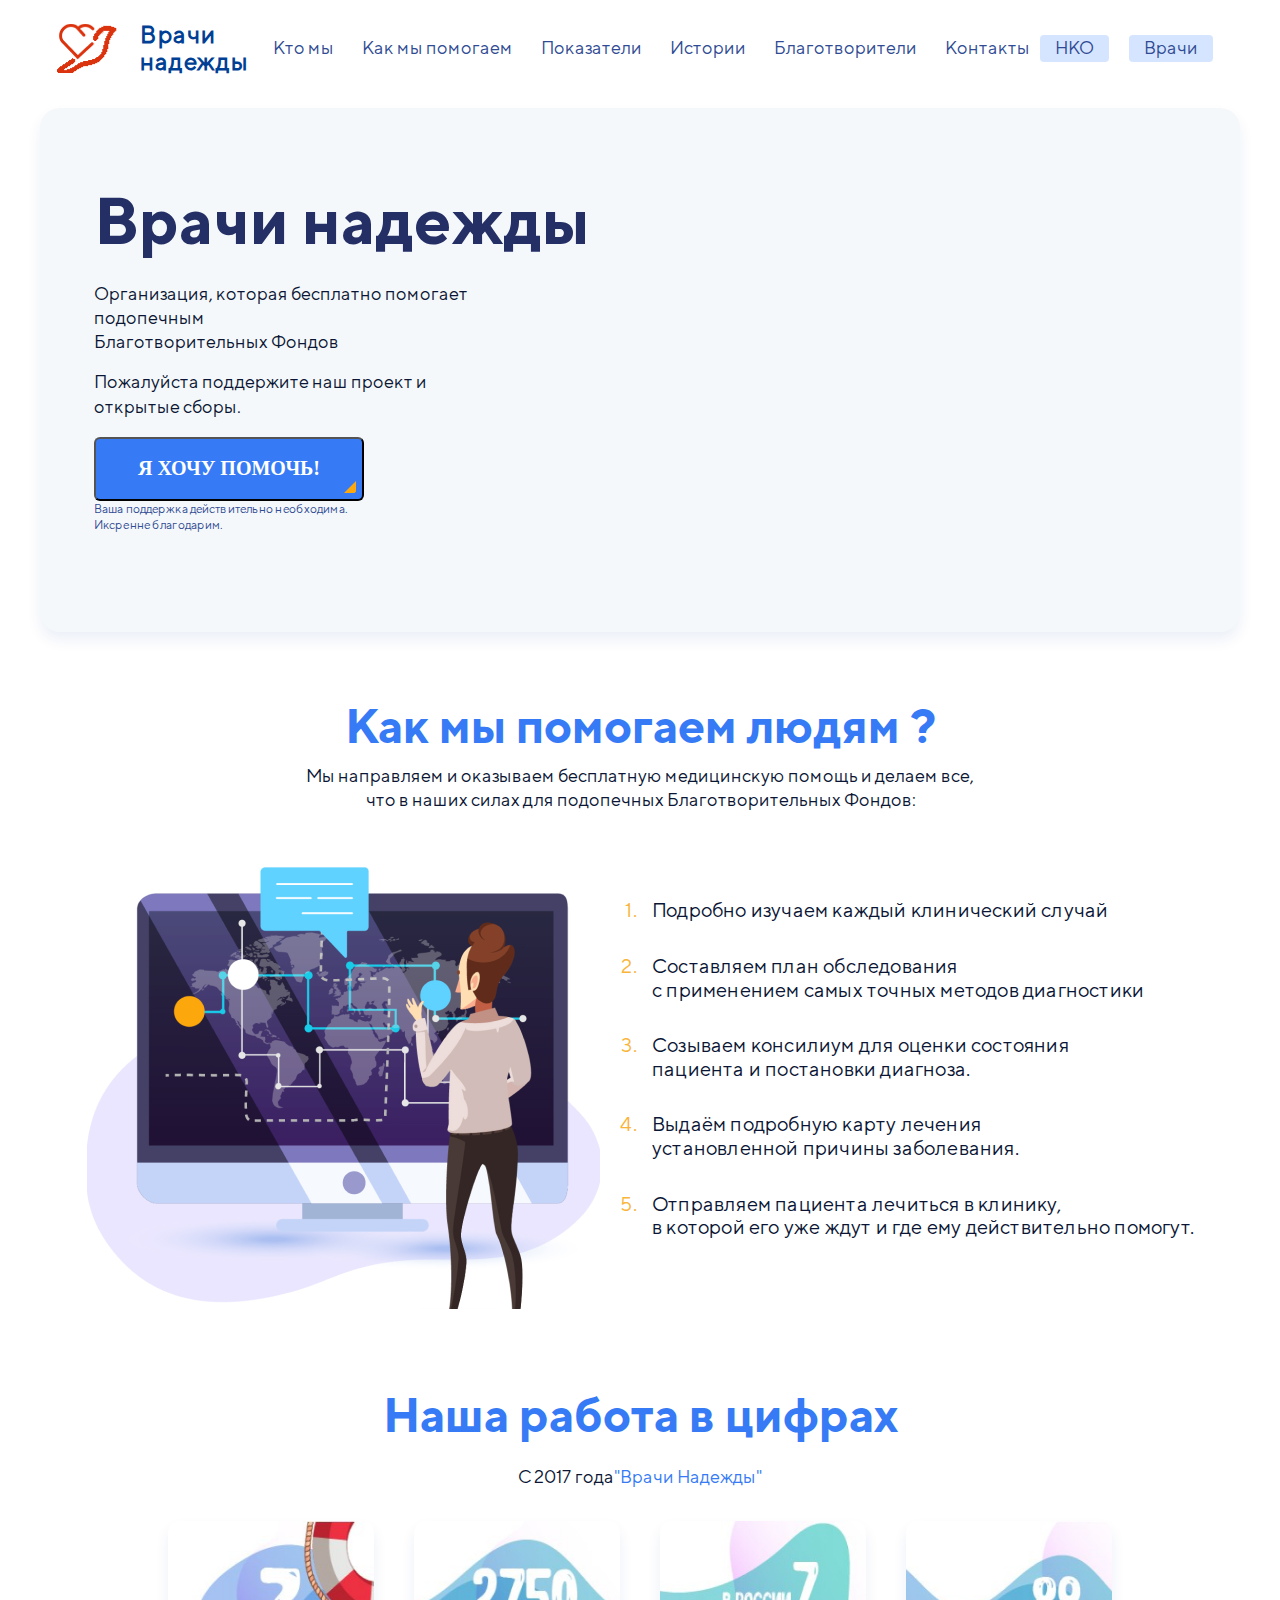
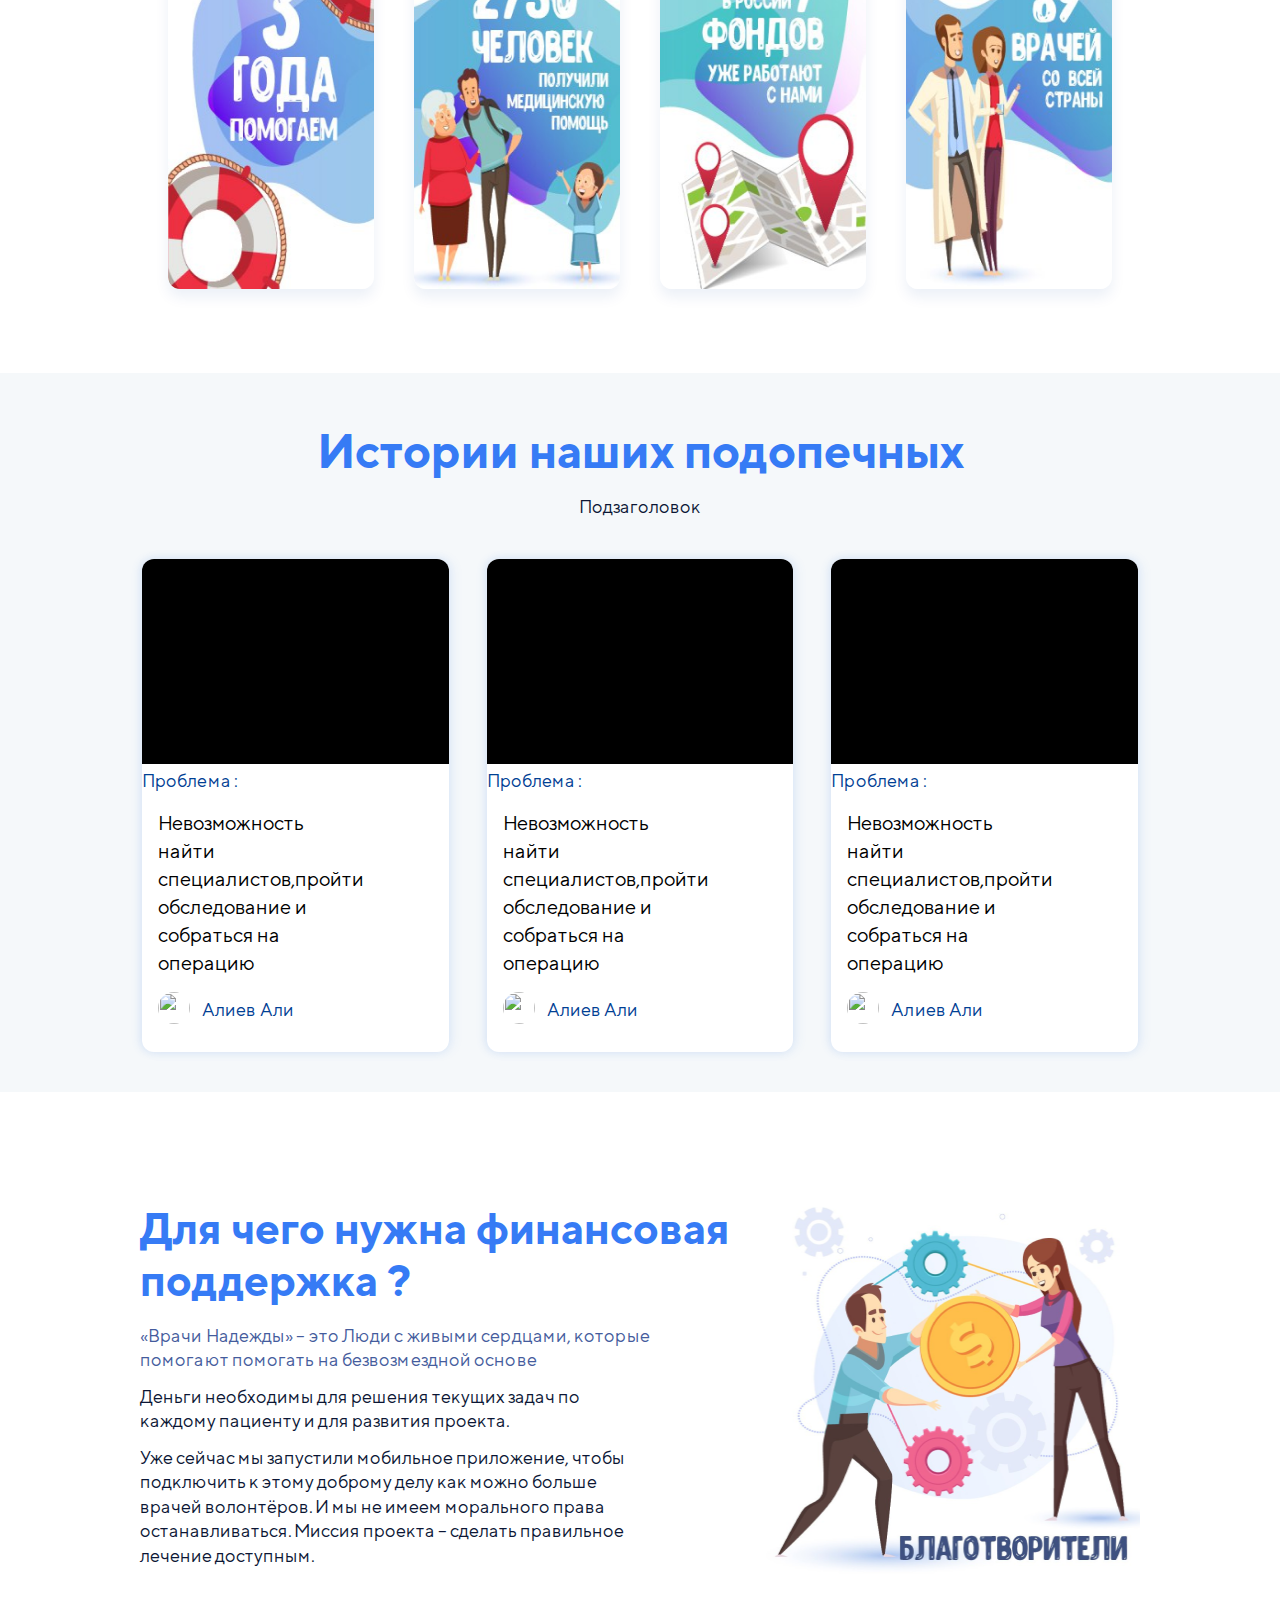
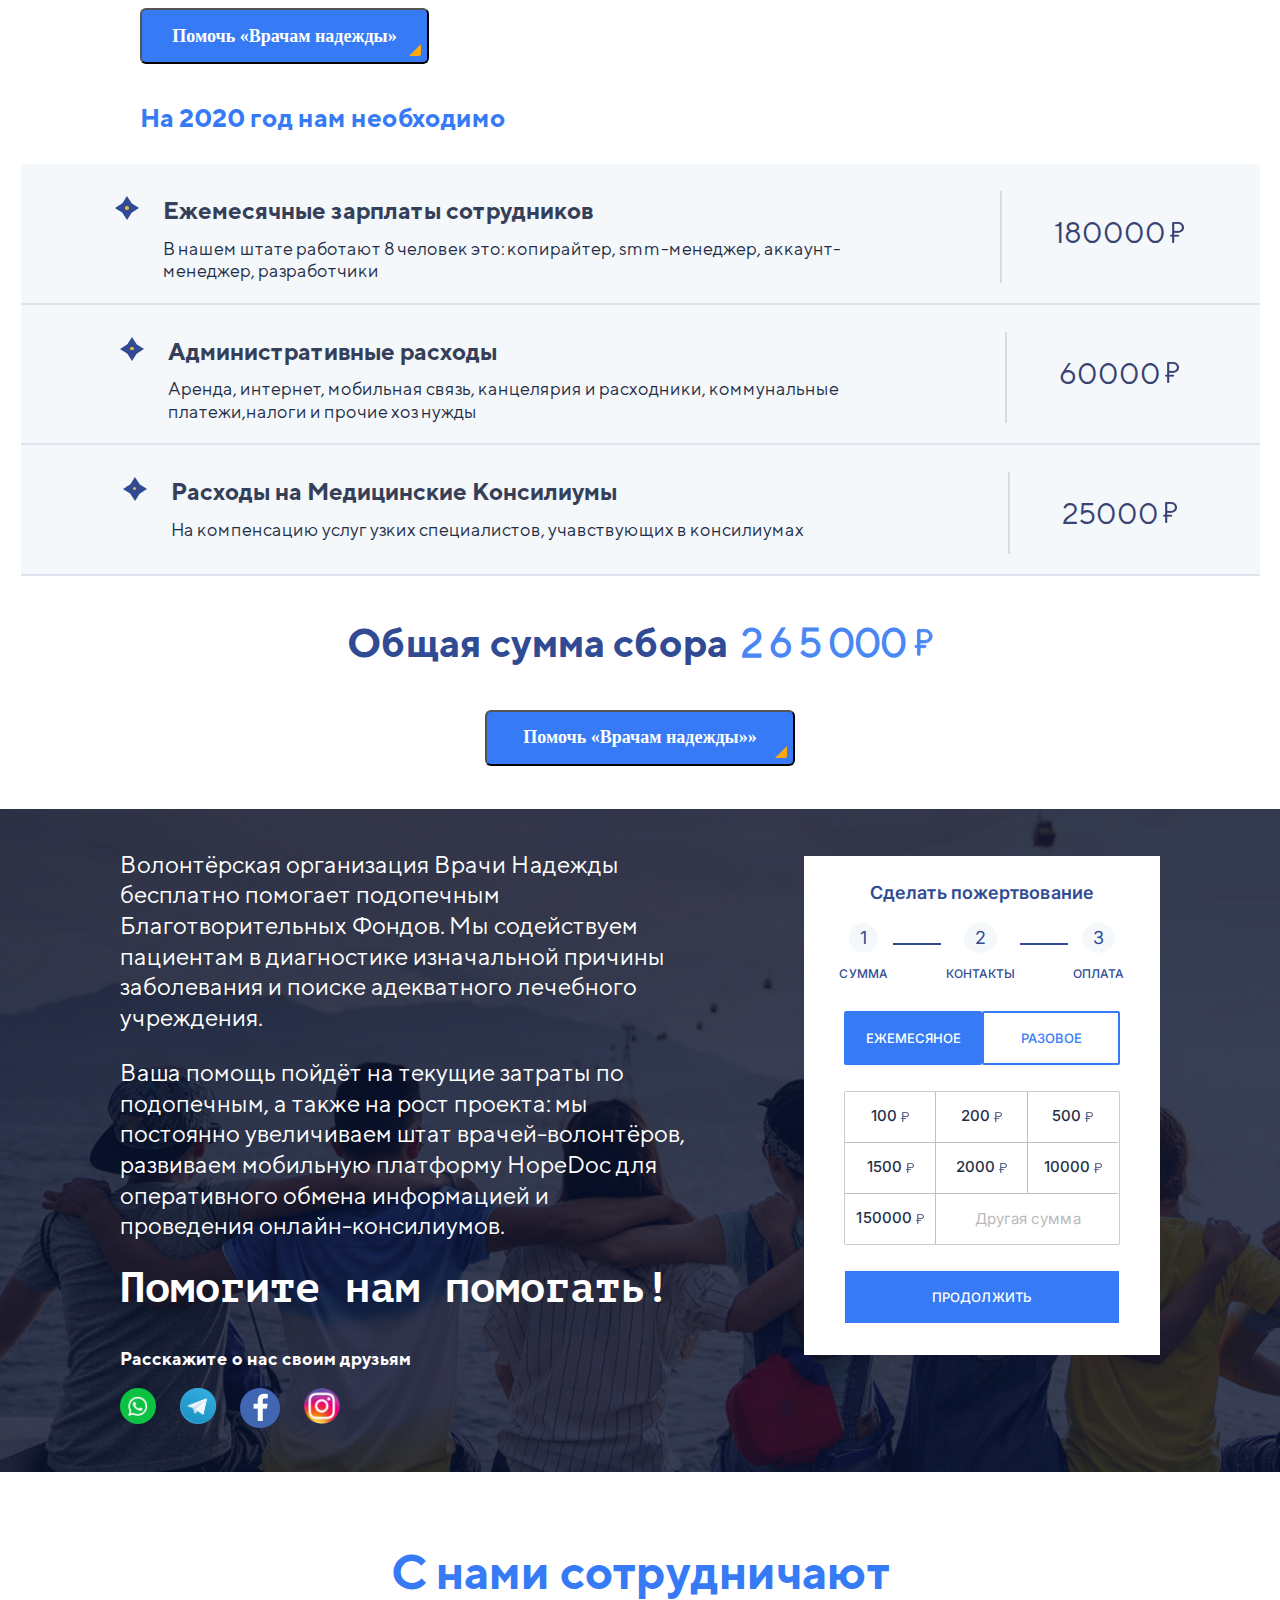
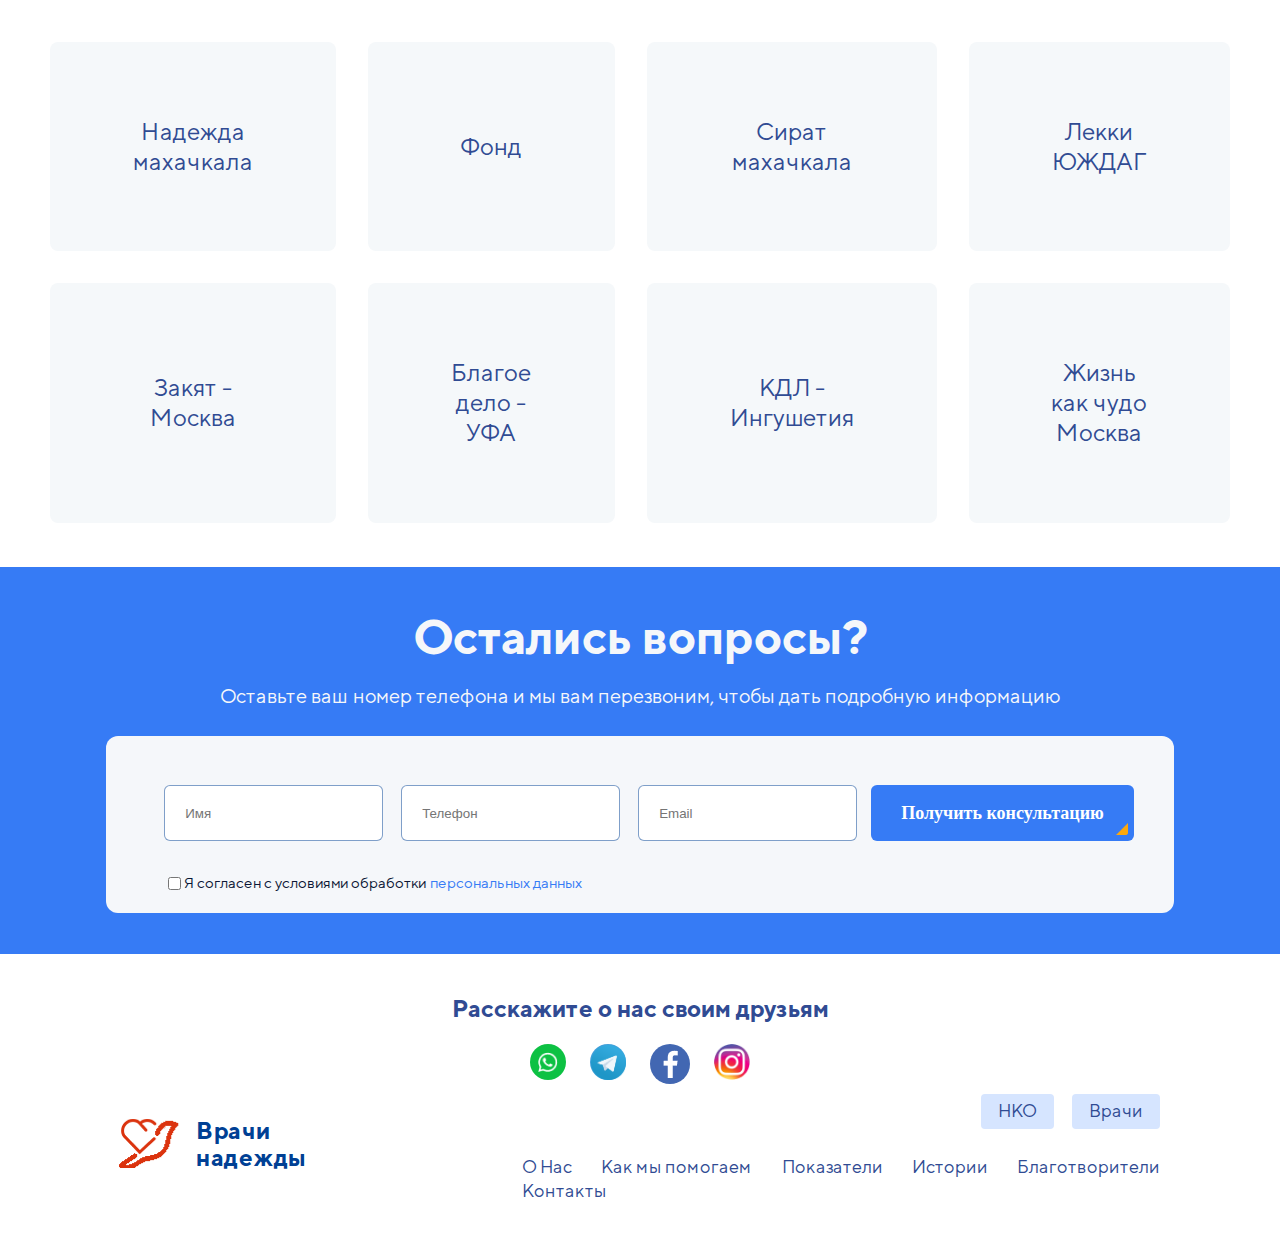
==== commit 191c6c8c: "final part" ====
--- a/index.html
+++ b/index.html
@@ -211,7 +211,6 @@
                 </div>
                 <div class="undernumsblock">
                     <div class="undernumslide">
-
                         <div class="redstar">
                             <div class="redpoint"></div>
                         </div>
@@ -441,7 +440,7 @@
 
                     </div>
                 </div>
-                <span class="firstHalfYear">На первое полугодие 2020 года <span>нам</span> <br /> необходимо</span>
+                <span class="firstHalfYear">На 2020 год нам необходимо</span>
             </div>
             <div class="spendsGenWrap">
                 <div class="spendsTables">
@@ -455,14 +454,14 @@
 
                             </div>
                             <div class="spendsText">
-                                <span class="spendsTitle">Зарплаты сотрудников организаций </span> <br />
+                                <span class="spendsTitle">Ежемесячные зарплаты сотрудников</span> <br />
                                 <span class="spendsDescr">В нашем штате работают 8 человек это: <br /> копирайтер,
                                     smm-менеджер, аккаунт- менеджер, разработчики </span>
                             </div>
 
                             <div class="spendsMoney">
                                 <div class="amountAndLogo">
-                                    <span> 150000</span>
+                                    <span> 180000</span>
                                     <img src="./img/RubleIcon.png" width=14px heigth=21px />
                                 </div>
 
@@ -482,22 +481,19 @@
 
                             </div>
                             <div class="spendsText">
-                                <span class="spendsTitle">Зарплаты сотрудников организаций </span> <br />
-                                <span class="spendsDescr">В нашем штате работают 8 человек это: <br /> копирайтер,
-                                    smm-менеджер, аккаунт- менеджер, разработчики </span>
+                                <span class="spendsTitle">Административные расходы</span> <br />
+                                <span class="spendsDescr"> <br /> Аренда, интернет, мобильная связь,
+                                    канцелярия и расходники, коммунальные платежи,налоги и прочие хоз нужды </span>
                             </div>
 
                             <div class="spendsMoney">
                                 <div class="amountAndLogo">
-                                    <span> 150000</span>
+                                    <span> 60000</span>
                                     <img src="./img/RubleIcon.png" width=14px heigth=21px />
                                 </div>
 
                             </div>
                         </div>
-
-
-
                     </div>
                     <div class="spendsWrapper">
 
@@ -510,13 +506,13 @@
                             </div>
                             <div class="spendsText">
                                 <span class="spendsTitle">Расходы на Медицинские Консилиумы </span> <br />
-                                <span class="spendsDescr">В нашем штате работают 8 человек это: <br /> копирайтер,
-                                    smm-менеджер, аккаунт- менеджер, разработчики </span>
+                                <span class="spendsDescr">На компенсацию услуг узких специалистов, учавствующих в
+                                    консилиумах <br /> </span>
                             </div>
 
                             <div class="spendsMoney">
                                 <div class="amountAndLogo">
-                                    <span> 150000</span>
+                                    <span> 25000</span>
                                     <img src="./img/RubleIcon.png" width=14px heigth=21px />
                                 </div>
 
@@ -529,7 +525,7 @@
                     <span>Общая сумма сбора<span class="totalSpendsDate"> на 27.03.20</span></span>
 
                     <div class="amountAndLogo">
-                        <span>210</span>
+                        <span>265</span>
                         <span>000</span>
                         <svg width="19" height="29" viewBox="0 0 21 31" fill="none" xmlns="http://www.w3.org/2000/svg">
                             <path opacity="0.9"
@@ -683,8 +679,6 @@
                     <div class="partnersItemGr">
                         <span> Жизнь как чудо Москва </span>
                     </div>
-
-
                 </div>
             </div>
             <div class="anyQstnsBlock">
@@ -702,11 +696,8 @@
                     <form action="/i_doctor" class="form-inline" method="post">
                         <div class="formfields">
                             <input type="text" id="name" placeholder="Имя" name="name">
-
                             <input type="text" id="phone" placeholder="Телефон" name="phone">
-
                             <input type="email" id="eml" placeholder="Email" name="eml">
-
                             <button type="Submit" class="wantHelpButton">
                                 <span class="wantHelpButtonText">Получить консультацию</span>
                                 <span class="wantHelpButtonText2">Отправить</span>
@@ -719,37 +710,11 @@
                         </div>
 
                     </form>
-
-
-
-                </div>
-            </div>
-            </div>
-
-
-
-
-
+                </div>
+            </div>
+            </div>
         </section>
-
-
-
-
-
-        <!----  Кто, зачем, почему-->
-
-
-
-
-
-
-
-
-
-
-
     </main>
-
     <footer>
         <span class="tellAboutUS"> Расскажите о нас своим друзьям</span>
         <div class="socialIcons">
--- a/style.css
+++ b/style.css
@@ -666,6 +666,7 @@
 }
 
 .spendsContainer {
+    width: 1200px;
     display: flex;
     justify-content: center;
     margin: 32px 0 20px 39px;
@@ -688,6 +689,7 @@
 
 .spendsText {
     margin-left: 24px;
+    width: 697px;
     font-family: TT Norms;
     font-style: normal;
     font-weight: normal;
@@ -2251,7 +2253,7 @@
     }
     .spendsWrapper {
         display: table;
-        margin: 0 224px;
+        margin: 0 auto;
         background: #f5f8fa;
         overflow: auto;
         border-bottom: 2px solid rgba(47, 73, 140, 0.12);
@@ -2281,7 +2283,12 @@
 }
 
 /*ноутбуки */
-
+@media screen and (min-width: 1500px) {
+    body {
+        width: 1440px;
+        margin: 0 auto;
+    }
+}
 @media screen and (max-width: 1280px) {
     .navSection ul {
         margin-left: unset;
@@ -2340,7 +2347,7 @@
         margin: 0;
     }
     .spendsWrapper {
-        margin: 0 124px;
+        margin: 0 auto;
     }
     .partnersBlockGr {
         display: block;
